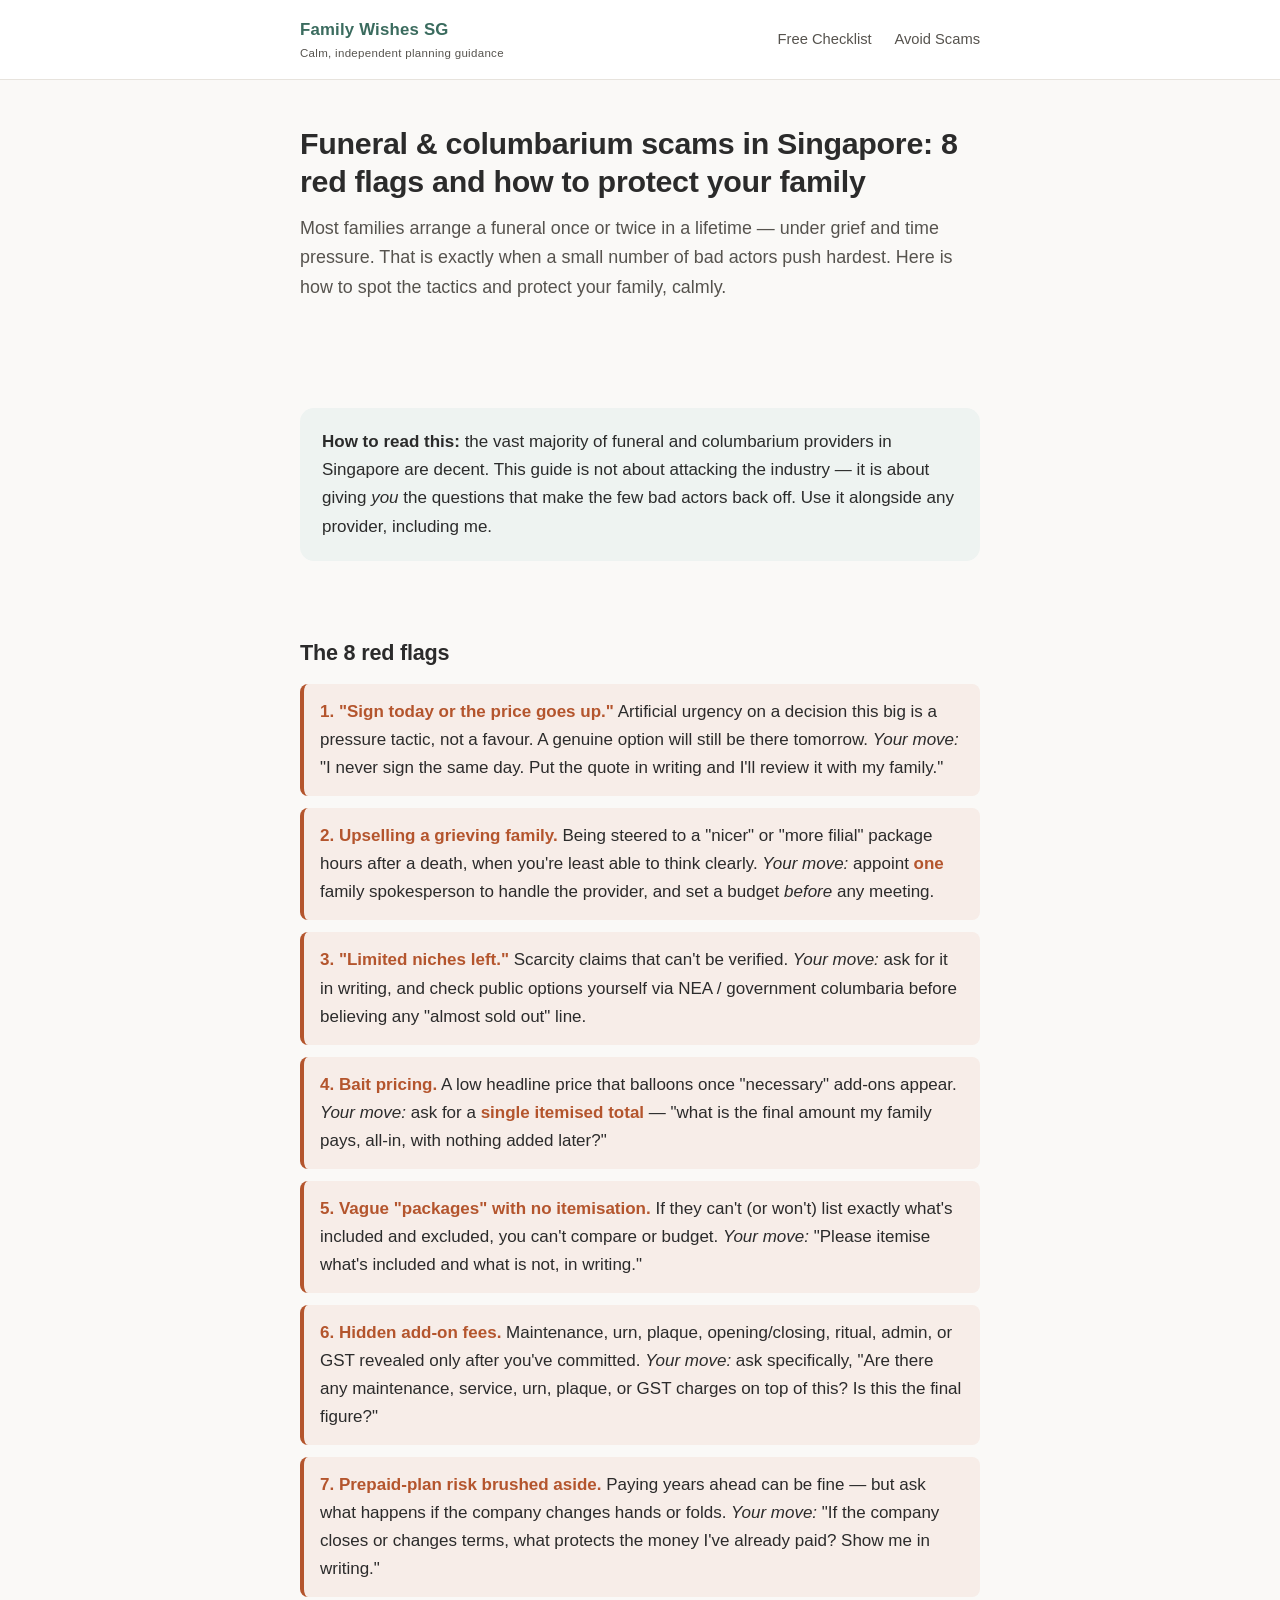
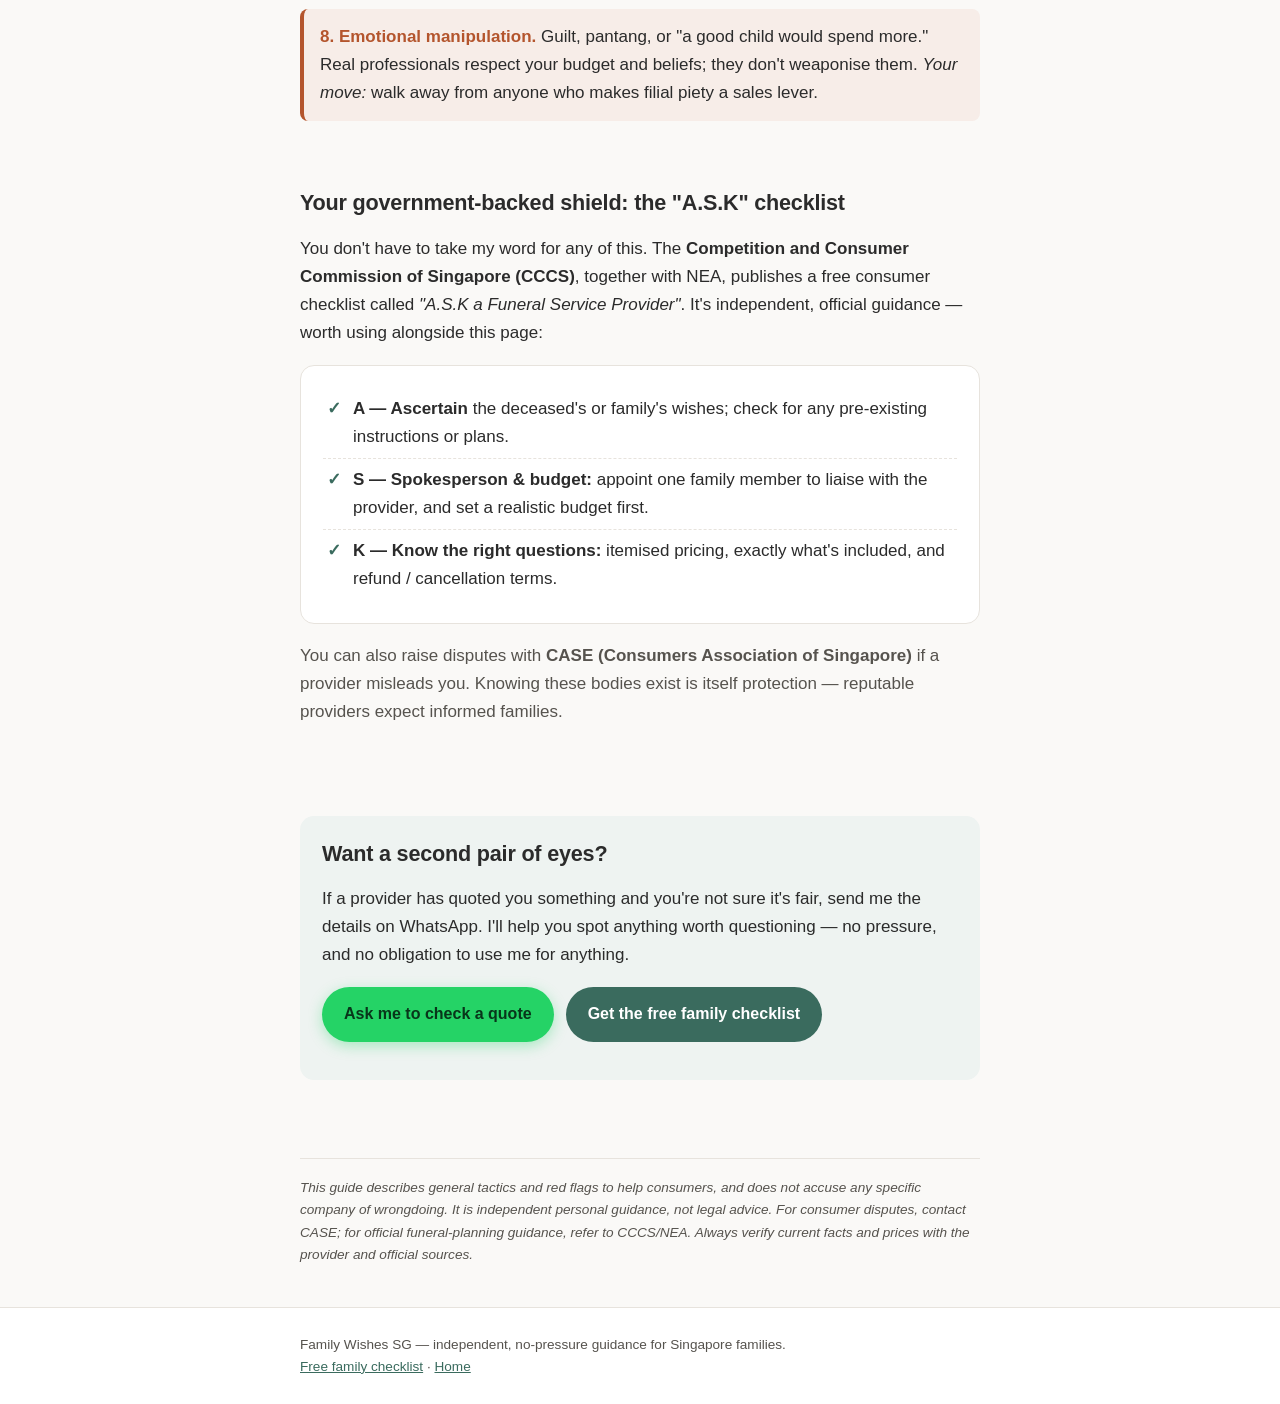
==== avoid-scams.html @ 862d40db "Add Family Wishes SG cold-lead landing site Landing page, free family checklist, and funeral-scam re" ====
<!doctype html>
<html lang="en">
<head>
  <meta charset="utf-8" />
  <meta name="viewport" content="width=device-width, initial-scale=1" />
  <title>Funeral & Columbarium Scams in Singapore: 8 Red Flags and How to Protect Your Family</title>
  <meta name="description" content="A calm consumer guide to the pressure tactics, hidden fees, and prepaid-plan risks some funeral and columbarium sellers use in Singapore — and the exact questions that protect your family." />
  <link rel="stylesheet" href="styles.css" />
</head>
<body>
  <!-- ⚠️ EDIT: replace 65XXXXXXXX in every wa.me link with your WhatsApp number. -->
  <header class="site-head">
    <div class="wrap">
      <a class="brand" href="index.html">Family Wishes SG<small>Calm, independent planning guidance</small></a>
      <nav class="nav">
        <a href="checklist.html">Free Checklist</a>
        <a href="avoid-scams.html">Avoid Scams</a>
      </nav>
    </div>
  </header>

  <main class="wrap">
    <section class="hero">
      <h1>Funeral &amp; columbarium scams in Singapore: 8 red flags and how to protect your family</h1>
      <p class="sub">Most families arrange a funeral once or twice in a lifetime — under grief and time pressure. That is exactly when a small number of bad actors push hardest. Here is how to spot the tactics and protect your family, calmly.</p>
    </section>

    <section>
      <div class="callout">
        <p style="margin:0"><strong>How to read this:</strong> the vast majority of funeral and columbarium providers in Singapore are decent. This guide is not about attacking the industry — it is about giving <em>you</em> the questions that make the few bad actors back off. Use it alongside any provider, including me.</p>
      </div>
    </section>

    <section>
      <h2>The 8 red flags</h2>
      <ul class="flags">
        <li><strong>1. "Sign today or the price goes up."</strong> Artificial urgency on a decision this big is a pressure tactic, not a favour. A genuine option will still be there tomorrow. <em>Your move:</em> "I never sign the same day. Put the quote in writing and I'll review it with my family."</li>
        <li><strong>2. Upselling a grieving family.</strong> Being steered to a "nicer" or "more filial" package hours after a death, when you're least able to think clearly. <em>Your move:</em> appoint <strong>one</strong> family spokesperson to handle the provider, and set a budget <em>before</em> any meeting.</li>
        <li><strong>3. "Limited niches left."</strong> Scarcity claims that can't be verified. <em>Your move:</em> ask for it in writing, and check public options yourself via NEA / government columbaria before believing any "almost sold out" line.</li>
        <li><strong>4. Bait pricing.</strong> A low headline price that balloons once "necessary" add-ons appear. <em>Your move:</em> ask for a <strong>single itemised total</strong> — "what is the final amount my family pays, all-in, with nothing added later?"</li>
        <li><strong>5. Vague "packages" with no itemisation.</strong> If they can't (or won't) list exactly what's included and excluded, you can't compare or budget. <em>Your move:</em> "Please itemise what's included and what is not, in writing."</li>
        <li><strong>6. Hidden add-on fees.</strong> Maintenance, urn, plaque, opening/closing, ritual, admin, or GST revealed only after you've committed. <em>Your move:</em> ask specifically, "Are there any maintenance, service, urn, plaque, or GST charges on top of this? Is this the final figure?"</li>
        <li><strong>7. Prepaid-plan risk brushed aside.</strong> Paying years ahead can be fine — but ask what happens if the company changes hands or folds. <em>Your move:</em> "If the company closes or changes terms, what protects the money I've already paid? Show me in writing."</li>
        <li><strong>8. Emotional manipulation.</strong> Guilt, pantang, or "a good child would spend more." Real professionals respect your budget and beliefs; they don't weaponise them. <em>Your move:</em> walk away from anyone who makes filial piety a sales lever.</li>
      </ul>
    </section>

    <section>
      <h2>Your government-backed shield: the "A.S.K" checklist</h2>
      <p>You don't have to take my word for any of this. The <strong>Competition and Consumer Commission of Singapore (CCCS)</strong>, together with NEA, publishes a free consumer checklist called <em>"A.S.K a Funeral Service Provider"</em>. It's independent, official guidance — worth using alongside this page:</p>
      <div class="card">
        <ul class="check">
          <li><strong>A — Ascertain</strong> the deceased's or family's wishes; check for any pre-existing instructions or plans.</li>
          <li><strong>S — Spokesperson &amp; budget:</strong> appoint one family member to liaise with the provider, and set a realistic budget first.</li>
          <li><strong>K — Know the right questions:</strong> itemised pricing, exactly what's included, and refund / cancellation terms.</li>
        </ul>
      </div>
      <p class="muted">You can also raise disputes with <strong>CASE (Consumers Association of Singapore)</strong> if a provider misleads you. Knowing these bodies exist is itself protection — reputable providers expect informed families.</p>
    </section>

    <section>
      <div class="callout">
        <h2 style="margin-top:0">Want a second pair of eyes?</h2>
        <p>If a provider has quoted you something and you're not sure it's fair, send me the details on WhatsApp. I'll help you spot anything worth questioning — no pressure, and no obligation to use me for anything.</p>
        <div class="btn-row">
          <a class="btn btn-wa" href="https://wa.me/65XXXXXXXX?text=Hi%2C%20can%20you%20help%20me%20check%20a%20funeral%2Fcolumbarium%20quote%3F">Ask me to check a quote</a>
          <a class="btn btn-primary" href="checklist.html">Get the free family checklist</a>
        </div>
      </div>
    </section>

    <p class="disclaimer"><em>This guide describes general tactics and red flags to help consumers, and does not accuse any specific company of wrongdoing. It is independent personal guidance, not legal advice. For consumer disputes, contact CASE; for official funeral-planning guidance, refer to CCCS/NEA. Always verify current facts and prices with the provider and official sources.</em></p>
  </main>

  <footer class="site-foot">
    <div class="wrap">
      Family Wishes SG — independent, no-pressure guidance for Singapore families.<br />
      <a href="checklist.html">Free family checklist</a> · <a href="index.html">Home</a>
    </div>
  </footer>
</body>
</html>
---- styles.css ----
/* Family Wishes SG — calm, independent guidance
   Edit BRAND name in the header of each page and the WhatsApp number in every wa.me link. */

:root {
  --bg: #faf9f7;
  --surface: #ffffff;
  --ink: #2b2b2b;
  --ink-soft: #56534e;
  --line: #e7e3dd;
  --accent: #3a6b5e;      /* calm sage-teal */
  --accent-soft: #eef3f1;
  --wa: #25d366;          /* whatsapp green */
  --warn: #b4552d;        /* muted, non-alarming warning */
  --warn-soft: #f7ede8;
  --radius: 14px;
  --maxw: 720px;
}

* { box-sizing: border-box; }

body {
  margin: 0;
  background: var(--bg);
  color: var(--ink);
  font-family: -apple-system, BlinkMacSystemFont, "Segoe UI", Roboto, Helvetica, Arial, sans-serif;
  line-height: 1.65;
  font-size: 17px;
  -webkit-font-smoothing: antialiased;
}

.wrap { max-width: var(--maxw); margin: 0 auto; padding: 0 20px; }

/* Header */
.site-head {
  border-bottom: 1px solid var(--line);
  background: var(--surface);
}
.site-head .wrap {
  display: flex; align-items: center; justify-content: space-between;
  padding-top: 16px; padding-bottom: 16px; gap: 12px; flex-wrap: wrap;
}
.brand { font-weight: 700; font-size: 1.05rem; color: var(--accent); text-decoration: none; letter-spacing: .2px; }
.brand small { display: block; font-weight: 400; font-size: .72rem; color: var(--ink-soft); letter-spacing: .3px; }
.nav a { color: var(--ink-soft); text-decoration: none; font-size: .92rem; margin-left: 18px; }
.nav a:hover { color: var(--accent); }

/* Hero */
.hero { padding: 44px 0 32px; }
.hero h1 { font-size: 1.9rem; line-height: 1.25; margin: 0 0 14px; letter-spacing: -.3px; }
.hero .sub { font-size: 1.12rem; color: var(--ink-soft); margin: 0 0 26px; }

/* Sections */
section { padding: 26px 0; }
section h2 { font-size: 1.35rem; margin: 0 0 14px; letter-spacing: -.2px; }
p { margin: 0 0 16px; }
.lead { font-size: 1.05rem; }
.muted { color: var(--ink-soft); }

/* Cards / lists */
.card {
  background: var(--surface);
  border: 1px solid var(--line);
  border-radius: var(--radius);
  padding: 22px 22px;
  margin: 18px 0;
}
ul.check { list-style: none; padding: 0; margin: 0; }
ul.check li { position: relative; padding: 7px 0 7px 30px; border-bottom: 1px dashed var(--line); }
ul.check li:last-child { border-bottom: 0; }
ul.check li::before {
  content: "✓"; position: absolute; left: 4px; top: 7px;
  color: var(--accent); font-weight: 700;
}

/* Red-flag list (guide page) */
ul.flags { list-style: none; padding: 0; margin: 0; }
ul.flags li {
  background: var(--warn-soft);
  border-left: 4px solid var(--warn);
  border-radius: 8px;
  padding: 14px 16px; margin: 12px 0;
}
ul.flags li strong { color: var(--warn); }

/* Buttons */
.btn {
  display: inline-block; text-decoration: none; font-weight: 600;
  padding: 14px 22px; border-radius: 999px; font-size: 1rem;
  transition: transform .05s ease, box-shadow .2s ease;
}
.btn:active { transform: translateY(1px); }
.btn-wa { background: var(--wa); color: #08351a; box-shadow: 0 4px 14px rgba(37,211,102,.35); }
.btn-primary { background: var(--accent); color: #fff; }
.btn-row { display: flex; flex-wrap: wrap; gap: 12px; margin: 18px 0; }

.callout {
  background: var(--accent-soft);
  border-radius: var(--radius);
  padding: 20px 22px; margin: 22px 0;
}
.callout p:last-child { margin-bottom: 0; }

/* Checklist form fields */
.field { display:block; background:#fbfaf8; border:1px solid var(--line); border-radius:8px; padding:10px 12px; margin:6px 0; color:var(--ink-soft); font-size:.92rem; }

blockquote {
  margin: 16px 0; padding: 12px 18px; border-left: 3px solid var(--accent);
  background: var(--accent-soft); border-radius: 0 8px 8px 0; color: var(--ink-soft); font-style: italic;
}

.disclaimer { font-size: .85rem; color: var(--ink-soft); border-top: 1px solid var(--line); padding-top: 18px; margin-top: 30px; }

footer.site-foot { border-top: 1px solid var(--line); background: var(--surface); margin-top: 40px; }
footer.site-foot .wrap { padding: 26px 20px; font-size: .85rem; color: var(--ink-soft); }
footer.site-foot a { color: var(--accent); }

@media (max-width: 560px) {
  body { font-size: 16px; }
  .hero h1 { font-size: 1.55rem; }
  .nav a { margin-left: 0; margin-right: 16px; }
  .site-head .wrap { justify-content: flex-start; }
}
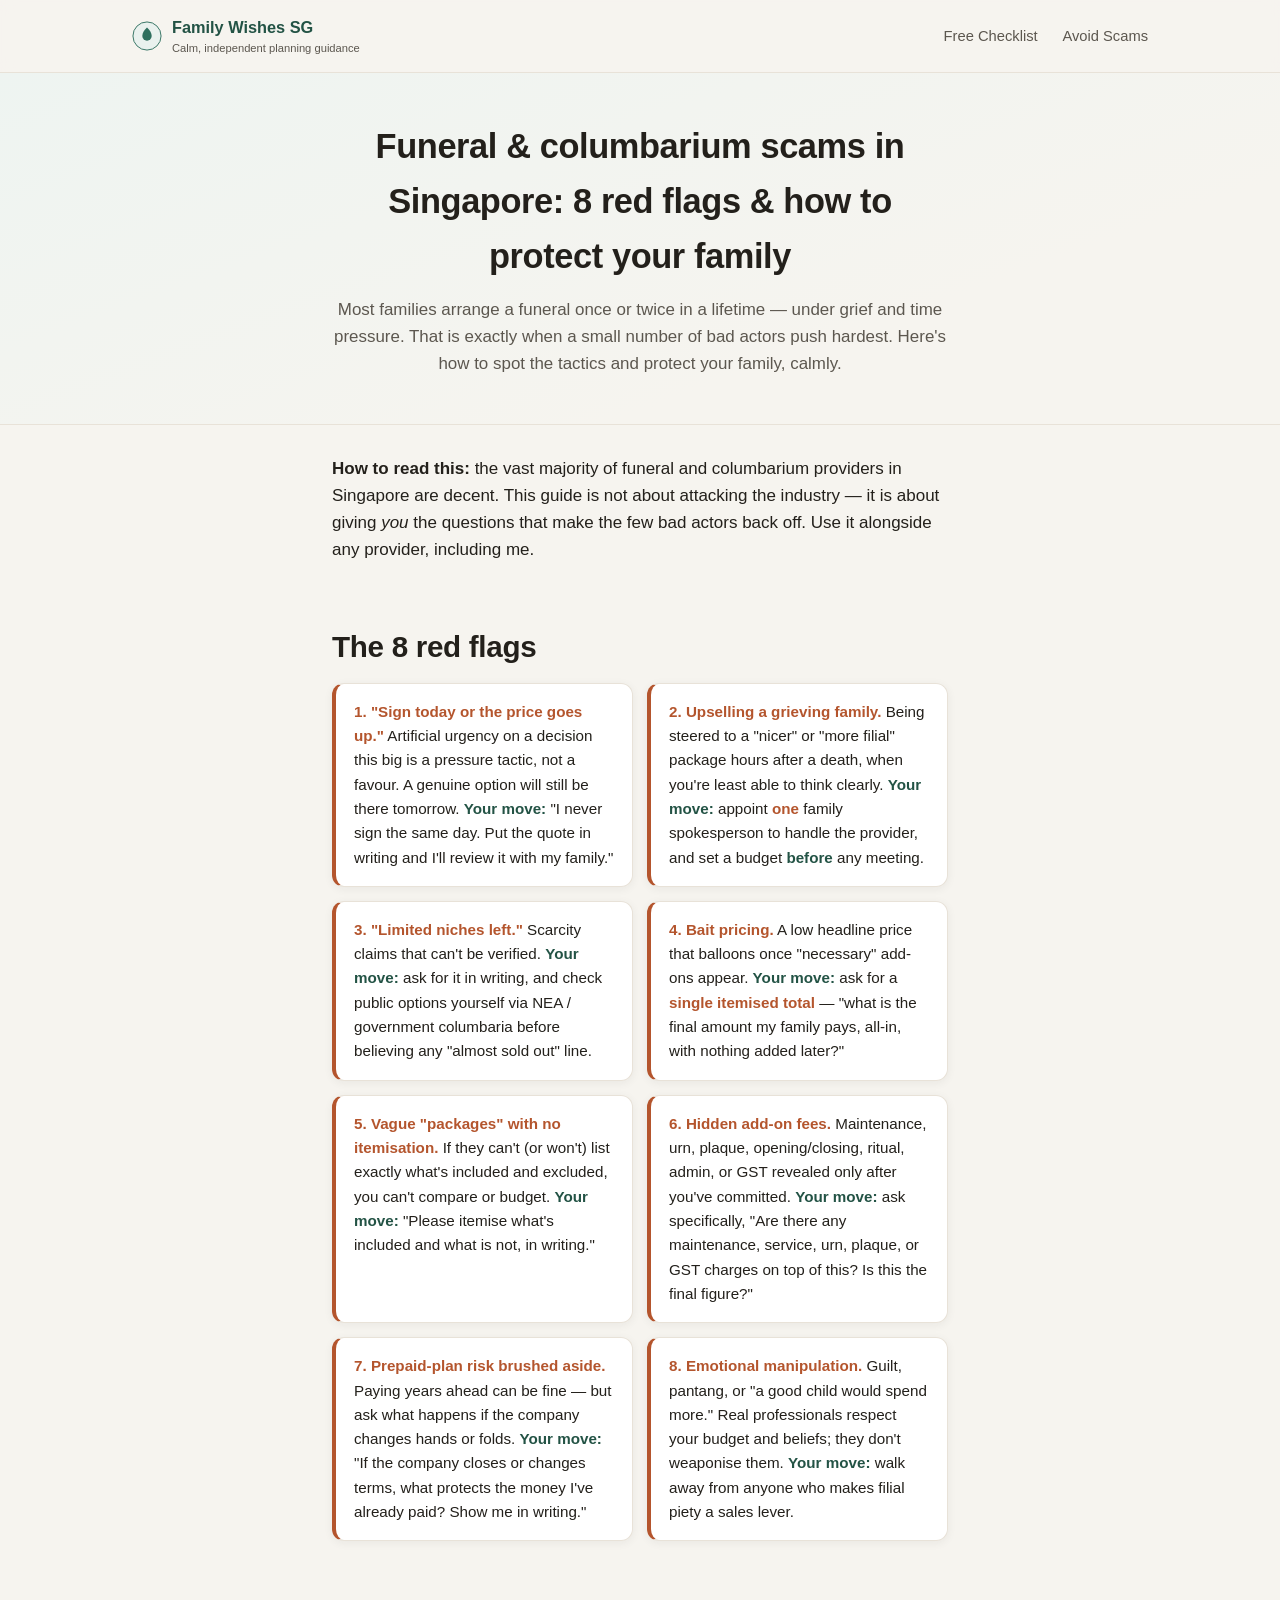
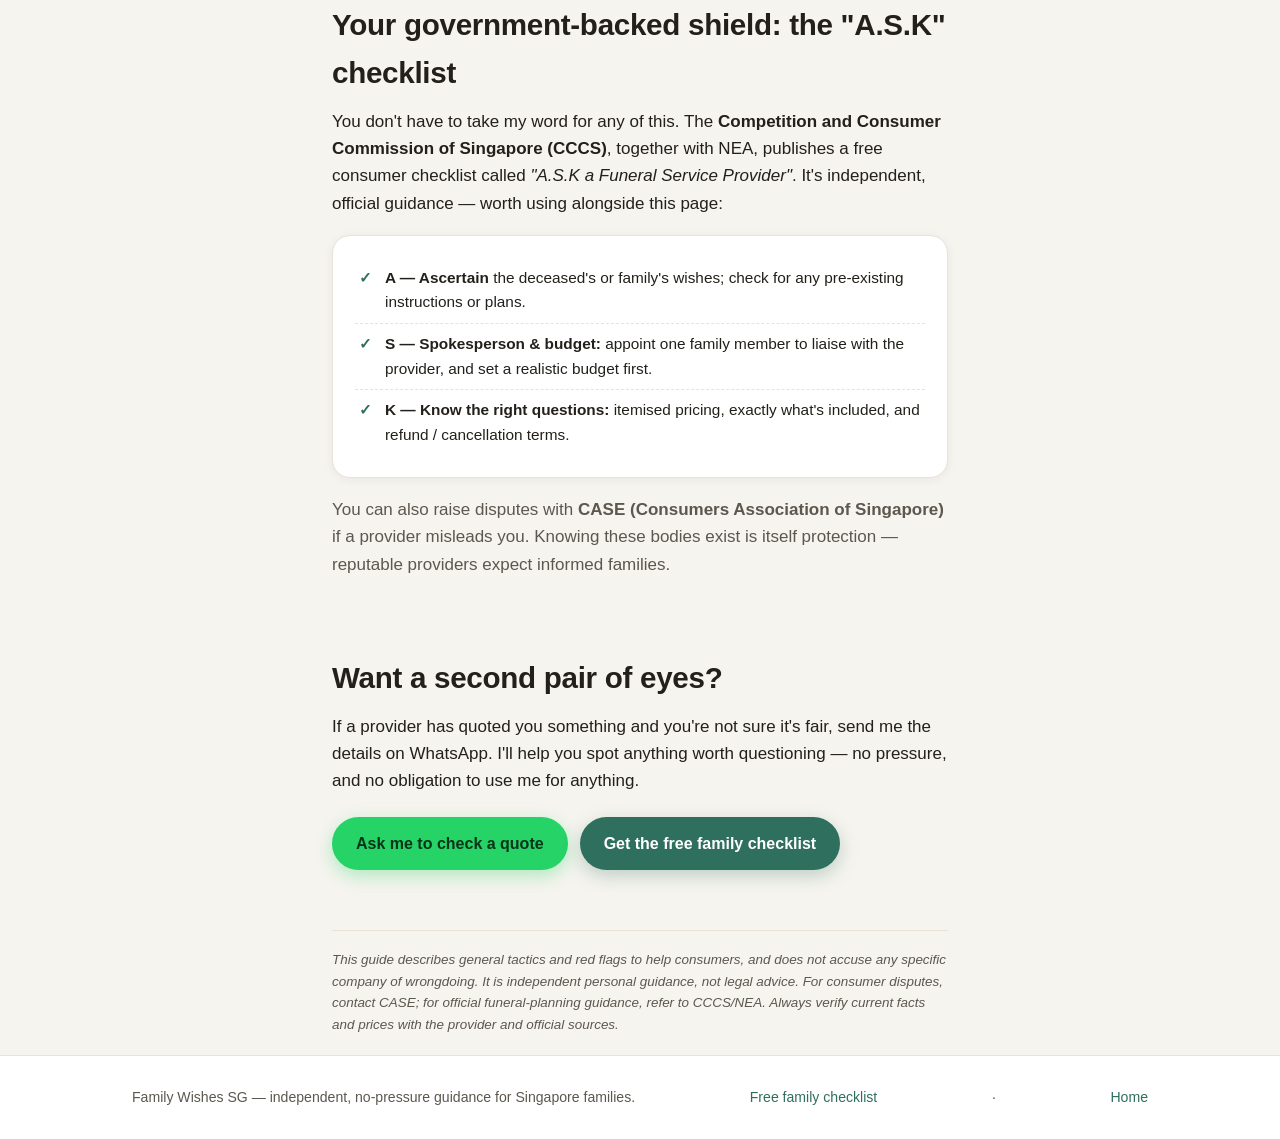
==== commit 577dd80e: "Redesign site: visual hero, scannable sections, real-person trust block - Replace text-heavy landing" ====
--- a/avoid-scams.html
+++ b/avoid-scams.html
@@ -8,10 +8,16 @@
   <link rel="stylesheet" href="styles.css" />
 </head>
 <body>
-  <!-- ⚠️ EDIT: replace 65XXXXXXXX in every wa.me link with your WhatsApp number. -->
+  <!-- WhatsApp number configured: wa.me/6590107246 -->
   <header class="site-head">
     <div class="wrap">
-      <a class="brand" href="index.html">Family Wishes SG<small>Calm, independent planning guidance</small></a>
+      <a class="brand" href="index.html">
+        <svg class="mark" viewBox="0 0 32 32" fill="none" xmlns="http://www.w3.org/2000/svg" aria-hidden="true">
+          <circle cx="16" cy="16" r="15" fill="#e9f1ee" stroke="#2f6f5e"/>
+          <path d="M16 7c3 3 5 5.5 5 9a5 5 0 11-10 0c0-3.5 2-6 5-9z" fill="#2f6f5e"/>
+        </svg>
+        <span>Family Wishes SG<small>Calm, independent planning guidance</small></span>
+      </a>
       <nav class="nav">
         <a href="checklist.html">Free Checklist</a>
         <a href="avoid-scams.html">Avoid Scams</a>
@@ -19,11 +25,14 @@
     </div>
   </header>
 
-  <main class="wrap">
-    <section class="hero">
-      <h1>Funeral &amp; columbarium scams in Singapore: 8 red flags and how to protect your family</h1>
-      <p class="sub">Most families arrange a funeral once or twice in a lifetime — under grief and time pressure. That is exactly when a small number of bad actors push hardest. Here is how to spot the tactics and protect your family, calmly.</p>
-    </section>
+  <div class="page-hero">
+    <div class="wrap">
+      <h1>Funeral &amp; columbarium scams in Singapore: 8 red flags &amp; how to protect your family</h1>
+      <p class="sub">Most families arrange a funeral once or twice in a lifetime — under grief and time pressure. That is exactly when a small number of bad actors push hardest. Here's how to spot the tactics and protect your family, calmly.</p>
+    </div>
+  </div>
+
+  <main class="wrap narrow content">
 
     <section>
       <div class="callout">
@@ -63,7 +72,7 @@
         <h2 style="margin-top:0">Want a second pair of eyes?</h2>
         <p>If a provider has quoted you something and you're not sure it's fair, send me the details on WhatsApp. I'll help you spot anything worth questioning — no pressure, and no obligation to use me for anything.</p>
         <div class="btn-row">
-          <a class="btn btn-wa" href="https://wa.me/65XXXXXXXX?text=Hi%2C%20can%20you%20help%20me%20check%20a%20funeral%2Fcolumbarium%20quote%3F">Ask me to check a quote</a>
+          <a class="btn btn-wa" href="https://wa.me/6590107246?text=Hi%2C%20can%20you%20help%20me%20check%20a%20funeral%2Fcolumbarium%20quote%3F">Ask me to check a quote</a>
           <a class="btn btn-primary" href="checklist.html">Get the free family checklist</a>
         </div>
       </div>
--- a/styles.css
+++ b/styles.css
@@ -1,122 +1,165 @@
 /* Family Wishes SG — calm, independent guidance
-   Edit BRAND name in the header of each page and the WhatsApp number in every wa.me link. */
+   EDIT: WhatsApp number lives in the wa.me links inside each HTML file. */
 
 :root {
-  --bg: #faf9f7;
+  --bg: #f6f4ef;
   --surface: #ffffff;
-  --ink: #2b2b2b;
-  --ink-soft: #56534e;
-  --line: #e7e3dd;
-  --accent: #3a6b5e;      /* calm sage-teal */
-  --accent-soft: #eef3f1;
-  --wa: #25d366;          /* whatsapp green */
-  --warn: #b4552d;        /* muted, non-alarming warning */
-  --warn-soft: #f7ede8;
-  --radius: 14px;
-  --maxw: 720px;
+  --surface-2: #fbf9f5;
+  --ink: #23201b;
+  --ink-soft: #5c574f;
+  --line: #e8e2d8;
+  --accent: #2f6f5e;        /* calm teal-green */
+  --accent-deep: #235345;
+  --accent-soft: #e9f1ee;
+  --gold: #b98a3c;          /* warm secondary accent */
+  --gold-soft: #f6efe1;
+  --wa: #25d366;
+  --warn: #b4552d;
+  --warn-soft: #f8ede7;
+  --shadow: 0 6px 24px rgba(35, 32, 27, .07);
+  --shadow-sm: 0 2px 10px rgba(35, 32, 27, .06);
+  --radius: 18px;
+  --maxw: 1060px;
+  --readw: 660px;
 }
 
 * { box-sizing: border-box; }
-
+html { scroll-behavior: smooth; }
 body {
   margin: 0;
   background: var(--bg);
   color: var(--ink);
   font-family: -apple-system, BlinkMacSystemFont, "Segoe UI", Roboto, Helvetica, Arial, sans-serif;
-  line-height: 1.65;
+  line-height: 1.6;
   font-size: 17px;
   -webkit-font-smoothing: antialiased;
 }
+.wrap { max-width: var(--maxw); margin: 0 auto; padding: 0 22px; }
+.narrow { max-width: var(--readw); }
+img { max-width: 100%; }
 
-.wrap { max-width: var(--maxw); margin: 0 auto; padding: 0 20px; }
+/* ---------- Header ---------- */
+.site-head { position: sticky; top: 0; z-index: 20; background: rgba(246,244,239,.92); backdrop-filter: blur(8px); border-bottom: 1px solid var(--line); }
+.site-head .wrap { display: flex; align-items: center; justify-content: space-between; padding: 14px 22px; gap: 12px; }
+.brand { display: flex; align-items: center; gap: 10px; font-weight: 700; font-size: 1.02rem; color: var(--accent-deep); text-decoration: none; }
+.brand .mark { width: 30px; height: 30px; flex: none; }
+.brand small { display: block; font-weight: 400; font-size: .7rem; color: var(--ink-soft); }
+.nav a { color: var(--ink-soft); text-decoration: none; font-size: .92rem; margin-left: 20px; }
+.nav a:hover { color: var(--accent); }
+.nav .nav-cta { display: none; }
+@media (max-width: 640px) {
+  .nav a { margin-left: 14px; font-size: .86rem; }
+  .brand small { display: none; }
+}
 
-/* Header */
-.site-head {
-  border-bottom: 1px solid var(--line);
-  background: var(--surface);
+/* ---------- Hero ---------- */
+.hero { background: linear-gradient(160deg, #eef4f1 0%, #f6f4ef 60%); border-bottom: 1px solid var(--line); }
+.hero .wrap { display: grid; grid-template-columns: 1.15fr .85fr; gap: 40px; align-items: center; padding: 58px 22px; }
+.hero-badge { display: inline-flex; align-items: center; gap: 7px; background: var(--surface); border: 1px solid var(--line); color: var(--accent-deep); font-size: .8rem; font-weight: 600; padding: 6px 13px; border-radius: 999px; margin-bottom: 18px; box-shadow: var(--shadow-sm); }
+.hero h1 { font-size: clamp(1.8rem, 4.2vw, 2.5rem); line-height: 1.18; letter-spacing: -.5px; margin: 0 0 16px; }
+.hero .sub { font-size: 1.12rem; color: var(--ink-soft); margin: 0 0 26px; max-width: 30ch; }
+.hero-art { display: flex; justify-content: center; }
+.hero-art svg { width: 100%; max-width: 340px; height: auto; filter: drop-shadow(0 10px 26px rgba(47,111,94,.18)); }
+.trust-line { margin-top: 18px; font-size: .86rem; color: var(--ink-soft); display: flex; align-items: center; gap: 8px; }
+@media (max-width: 780px) {
+  .hero .wrap { grid-template-columns: 1fr; gap: 26px; padding: 40px 22px; text-align: center; }
+  .hero .sub { margin-left: auto; margin-right: auto; }
+  .hero-art { order: -1; }
+  .hero-art svg { max-width: 220px; }
+  .trust-line { justify-content: center; }
+  .btn-row { justify-content: center; }
 }
-.site-head .wrap {
-  display: flex; align-items: center; justify-content: space-between;
-  padding-top: 16px; padding-bottom: 16px; gap: 12px; flex-wrap: wrap;
-}
-.brand { font-weight: 700; font-size: 1.05rem; color: var(--accent); text-decoration: none; letter-spacing: .2px; }
-.brand small { display: block; font-weight: 400; font-size: .72rem; color: var(--ink-soft); letter-spacing: .3px; }
-.nav a { color: var(--ink-soft); text-decoration: none; font-size: .92rem; margin-left: 18px; }
-.nav a:hover { color: var(--accent); }
 
-/* Hero */
-.hero { padding: 44px 0 32px; }
-.hero h1 { font-size: 1.9rem; line-height: 1.25; margin: 0 0 14px; letter-spacing: -.3px; }
-.hero .sub { font-size: 1.12rem; color: var(--ink-soft); margin: 0 0 26px; }
+/* ---------- Buttons ---------- */
+.btn { display: inline-flex; align-items: center; gap: 9px; text-decoration: none; font-weight: 600; padding: 14px 24px; border-radius: 999px; font-size: 1rem; transition: transform .06s ease, box-shadow .2s ease; }
+.btn:active { transform: translateY(1px); }
+.btn svg { width: 19px; height: 19px; }
+.btn-wa { background: var(--wa); color: #08351a; box-shadow: 0 6px 18px rgba(37,211,102,.34); }
+.btn-primary { background: var(--accent); color: #fff; box-shadow: 0 6px 18px rgba(47,111,94,.28); }
+.btn-ghost { background: var(--surface); color: var(--accent-deep); border: 1px solid var(--line); }
+.btn-row { display: flex; flex-wrap: wrap; gap: 12px; margin: 22px 0 0; }
 
-/* Sections */
-section { padding: 26px 0; }
-section h2 { font-size: 1.35rem; margin: 0 0 14px; letter-spacing: -.2px; }
+/* ---------- Sections ---------- */
+section { padding: 52px 0; }
+section.alt { background: var(--surface-2); border-top: 1px solid var(--line); border-bottom: 1px solid var(--line); }
+.sec-head { text-align: center; max-width: 40ch; margin: 0 auto 34px; }
+.eyebrow { text-transform: uppercase; letter-spacing: 1.5px; font-size: .74rem; font-weight: 700; color: var(--gold); margin: 0 0 8px; }
+h2 { font-size: clamp(1.4rem, 3vw, 1.85rem); letter-spacing: -.3px; margin: 0 0 12px; }
+.sec-head p { color: var(--ink-soft); margin: 0; }
 p { margin: 0 0 16px; }
-.lead { font-size: 1.05rem; }
 .muted { color: var(--ink-soft); }
 
-/* Cards / lists */
-.card {
-  background: var(--surface);
-  border: 1px solid var(--line);
-  border-radius: var(--radius);
-  padding: 22px 22px;
-  margin: 18px 0;
+/* ---------- Feature grid ---------- */
+.grid { display: grid; grid-template-columns: repeat(auto-fit, minmax(230px, 1fr)); gap: 18px; }
+.feature { background: var(--surface); border: 1px solid var(--line); border-radius: var(--radius); padding: 24px 22px; box-shadow: var(--shadow-sm); }
+.feature .ico { width: 46px; height: 46px; border-radius: 12px; background: var(--accent-soft); display: flex; align-items: center; justify-content: center; margin-bottom: 14px; }
+.feature .ico svg { width: 24px; height: 24px; color: var(--accent); }
+.feature h3 { font-size: 1.05rem; margin: 0 0 6px; }
+.feature p { font-size: .94rem; color: var(--ink-soft); margin: 0; }
+
+/* ---------- Steps ---------- */
+.steps { display: grid; grid-template-columns: repeat(auto-fit, minmax(200px, 1fr)); gap: 20px; counter-reset: step; }
+.step { text-align: center; padding: 0 8px; }
+.step .num { counter-increment: step; width: 54px; height: 54px; margin: 0 auto 14px; border-radius: 50%; background: var(--accent); color: #fff; font-weight: 700; font-size: 1.25rem; display: flex; align-items: center; justify-content: center; box-shadow: var(--shadow-sm); }
+.step .num::before { content: counter(step); }
+.step h3 { font-size: 1.02rem; margin: 0 0 6px; }
+.step p { font-size: .92rem; color: var(--ink-soft); margin: 0; }
+
+/* ---------- Who-is-this-for chips ---------- */
+.chips { display: flex; flex-wrap: wrap; gap: 10px; justify-content: center; max-width: 760px; margin: 0 auto; }
+.chip { background: var(--surface); border: 1px solid var(--line); border-radius: 999px; padding: 9px 16px; font-size: .9rem; color: var(--ink-soft); box-shadow: var(--shadow-sm); }
+.chip b { color: var(--accent-deep); font-weight: 600; }
+
+/* ---------- Person / trust ---------- */
+.person { display: grid; grid-template-columns: 150px 1fr; gap: 26px; align-items: center; background: var(--surface); border: 1px solid var(--line); border-radius: var(--radius); padding: 28px; box-shadow: var(--shadow); max-width: 780px; margin: 0 auto; }
+.avatar { width: 150px; height: 150px; border-radius: 50%; background: var(--gold-soft); border: 3px solid var(--surface); box-shadow: var(--shadow-sm); display: flex; align-items: center; justify-content: center; overflow: hidden; }
+.avatar svg { width: 74px; height: 74px; color: var(--gold); }
+.person h3 { margin: 0 0 4px; font-size: 1.2rem; }
+.person .role { color: var(--gold); font-weight: 600; font-size: .9rem; margin: 0 0 12px; }
+.person p { font-size: .96rem; color: var(--ink-soft); margin: 0 0 14px; }
+@media (max-width: 620px) { .person { grid-template-columns: 1fr; text-align: center; justify-items: center; padding: 26px 20px; } }
+
+/* ---------- Red flags (guide) ---------- */
+ul.flags { list-style: none; padding: 0; margin: 0; display: grid; grid-template-columns: repeat(auto-fit, minmax(280px,1fr)); gap: 14px; }
+ul.flags li { background: var(--surface); border: 1px solid var(--line); border-left: 4px solid var(--warn); border-radius: 12px; padding: 16px 18px; box-shadow: var(--shadow-sm); font-size: .95rem; }
+ul.flags li strong { color: var(--warn); }
+ul.flags li em { color: var(--accent-deep); font-style: normal; font-weight: 600; }
+
+/* ---------- Generic content cards / checklist ---------- */
+.card { background: var(--surface); border: 1px solid var(--line); border-radius: var(--radius); padding: 22px; margin: 18px auto; box-shadow: var(--shadow-sm); }
+ul.check { list-style: none; padding: 0; margin: 0; }
+ul.check li { position: relative; padding: 8px 0 8px 30px; border-bottom: 1px dashed var(--line); font-size: .96rem; }
+ul.check li:last-child { border-bottom: 0; }
+ul.check li::before { content: "✓"; position: absolute; left: 4px; top: 8px; color: var(--accent); font-weight: 700; }
+.field { display:block; background: var(--surface-2); border:1px solid var(--line); border-radius:8px; padding:10px 12px; margin:6px 0; color: var(--ink-soft); font-size:.9rem; }
+blockquote { margin: 14px 0; padding: 12px 18px; border-left: 3px solid var(--accent); background: var(--accent-soft); border-radius: 0 10px 10px 0; color: var(--ink-soft); font-style: italic; }
+
+/* ---------- CTA band ---------- */
+.cta-band { background: linear-gradient(160deg, var(--accent) 0%, var(--accent-deep) 100%); color: #fff; text-align: center; border-radius: 0; }
+.cta-band h2 { color: #fff; }
+.cta-band p { color: rgba(255,255,255,.9); max-width: 46ch; margin: 0 auto 8px; }
+.cta-band .btn-row { justify-content: center; }
+.cta-band .btn-primary { background: #fff; color: var(--accent-deep); }
+
+/* ---------- Page hero (interior pages) ---------- */
+.page-hero { background: linear-gradient(160deg, #eef4f1 0%, #f6f4ef 70%); border-bottom: 1px solid var(--line); padding: 46px 0; text-align: center; }
+.page-hero .wrap { max-width: var(--readw); }
+.page-hero h1 { font-size: clamp(1.6rem, 3.6vw, 2.15rem); letter-spacing: -.4px; margin: 0 0 12px; }
+.page-hero .sub { color: var(--ink-soft); font-size: 1.06rem; margin: 0; }
+.content section { padding: 30px 0; }
+.content h2 { text-align: left; }
+
+.disclaimer { font-size: .84rem; color: var(--ink-soft); border-top: 1px solid var(--line); padding-top: 18px; margin: 30px auto 0; max-width: var(--readw); }
+
+/* ---------- Footer ---------- */
+footer.site-foot { background: var(--surface); border-top: 1px solid var(--line); margin-top: 20px; }
+footer.site-foot .wrap { padding: 30px 22px; font-size: .88rem; color: var(--ink-soft); display: flex; flex-wrap: wrap; gap: 8px 20px; align-items: center; justify-content: space-between; }
+footer.site-foot a { color: var(--accent); text-decoration: none; }
+
+/* ---------- Sticky mobile WhatsApp ---------- */
+.sticky-wa { display: none; }
+@media (max-width: 640px) {
+  .sticky-wa { display: flex; position: fixed; left: 14px; right: 14px; bottom: 14px; z-index: 30; justify-content: center; }
+  .sticky-wa .btn { width: 100%; justify-content: center; }
+  body { padding-bottom: 80px; }
 }
-ul.check { list-style: none; padding: 0; margin: 0; }
-ul.check li { position: relative; padding: 7px 0 7px 30px; border-bottom: 1px dashed var(--line); }
-ul.check li:last-child { border-bottom: 0; }
-ul.check li::before {
-  content: "✓"; position: absolute; left: 4px; top: 7px;
-  color: var(--accent); font-weight: 700;
-}
-
-/* Red-flag list (guide page) */
-ul.flags { list-style: none; padding: 0; margin: 0; }
-ul.flags li {
-  background: var(--warn-soft);
-  border-left: 4px solid var(--warn);
-  border-radius: 8px;
-  padding: 14px 16px; margin: 12px 0;
-}
-ul.flags li strong { color: var(--warn); }
-
-/* Buttons */
-.btn {
-  display: inline-block; text-decoration: none; font-weight: 600;
-  padding: 14px 22px; border-radius: 999px; font-size: 1rem;
-  transition: transform .05s ease, box-shadow .2s ease;
-}
-.btn:active { transform: translateY(1px); }
-.btn-wa { background: var(--wa); color: #08351a; box-shadow: 0 4px 14px rgba(37,211,102,.35); }
-.btn-primary { background: var(--accent); color: #fff; }
-.btn-row { display: flex; flex-wrap: wrap; gap: 12px; margin: 18px 0; }
-
-.callout {
-  background: var(--accent-soft);
-  border-radius: var(--radius);
-  padding: 20px 22px; margin: 22px 0;
-}
-.callout p:last-child { margin-bottom: 0; }
-
-/* Checklist form fields */
-.field { display:block; background:#fbfaf8; border:1px solid var(--line); border-radius:8px; padding:10px 12px; margin:6px 0; color:var(--ink-soft); font-size:.92rem; }
-
-blockquote {
-  margin: 16px 0; padding: 12px 18px; border-left: 3px solid var(--accent);
-  background: var(--accent-soft); border-radius: 0 8px 8px 0; color: var(--ink-soft); font-style: italic;
-}
-
-.disclaimer { font-size: .85rem; color: var(--ink-soft); border-top: 1px solid var(--line); padding-top: 18px; margin-top: 30px; }
-
-footer.site-foot { border-top: 1px solid var(--line); background: var(--surface); margin-top: 40px; }
-footer.site-foot .wrap { padding: 26px 20px; font-size: .85rem; color: var(--ink-soft); }
-footer.site-foot a { color: var(--accent); }
-
-@media (max-width: 560px) {
-  body { font-size: 16px; }
-  .hero h1 { font-size: 1.55rem; }
-  .nav a { margin-left: 0; margin-right: 16px; }
-  .site-head .wrap { justify-content: flex-start; }
-}
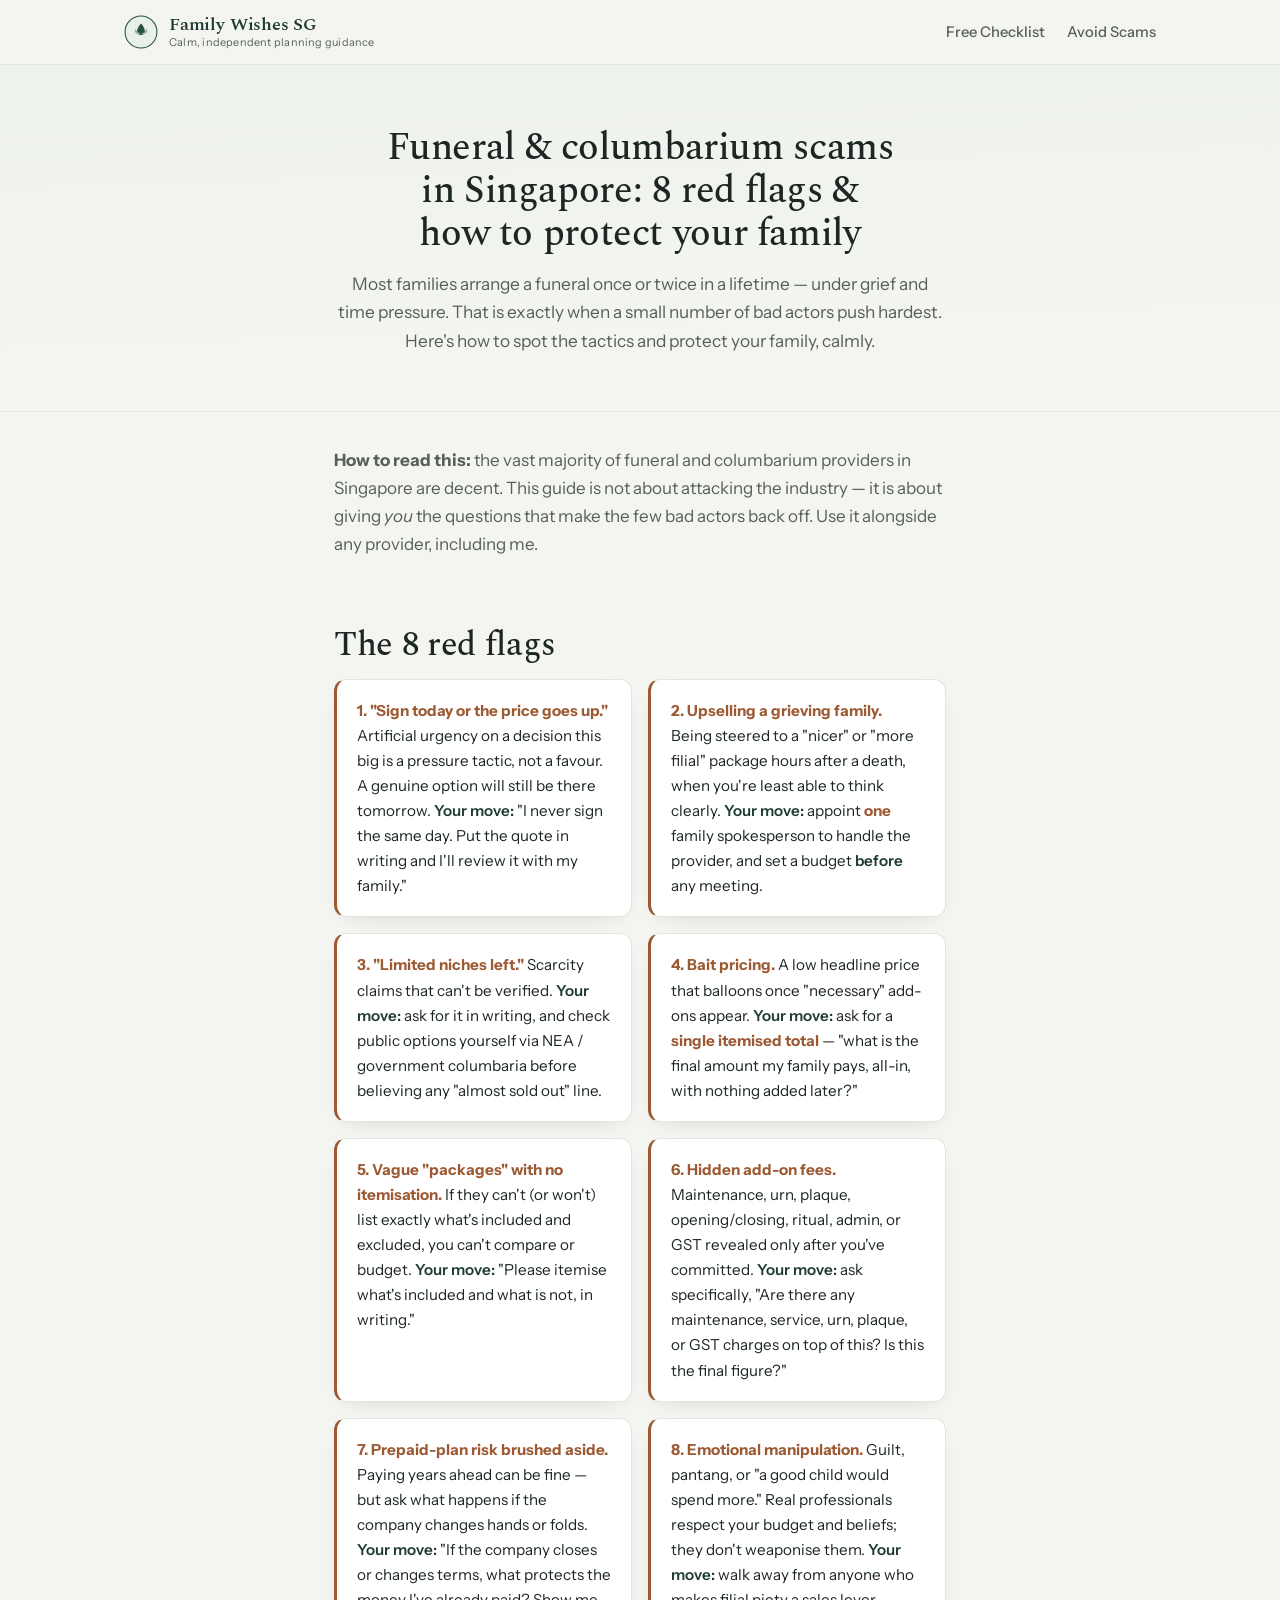
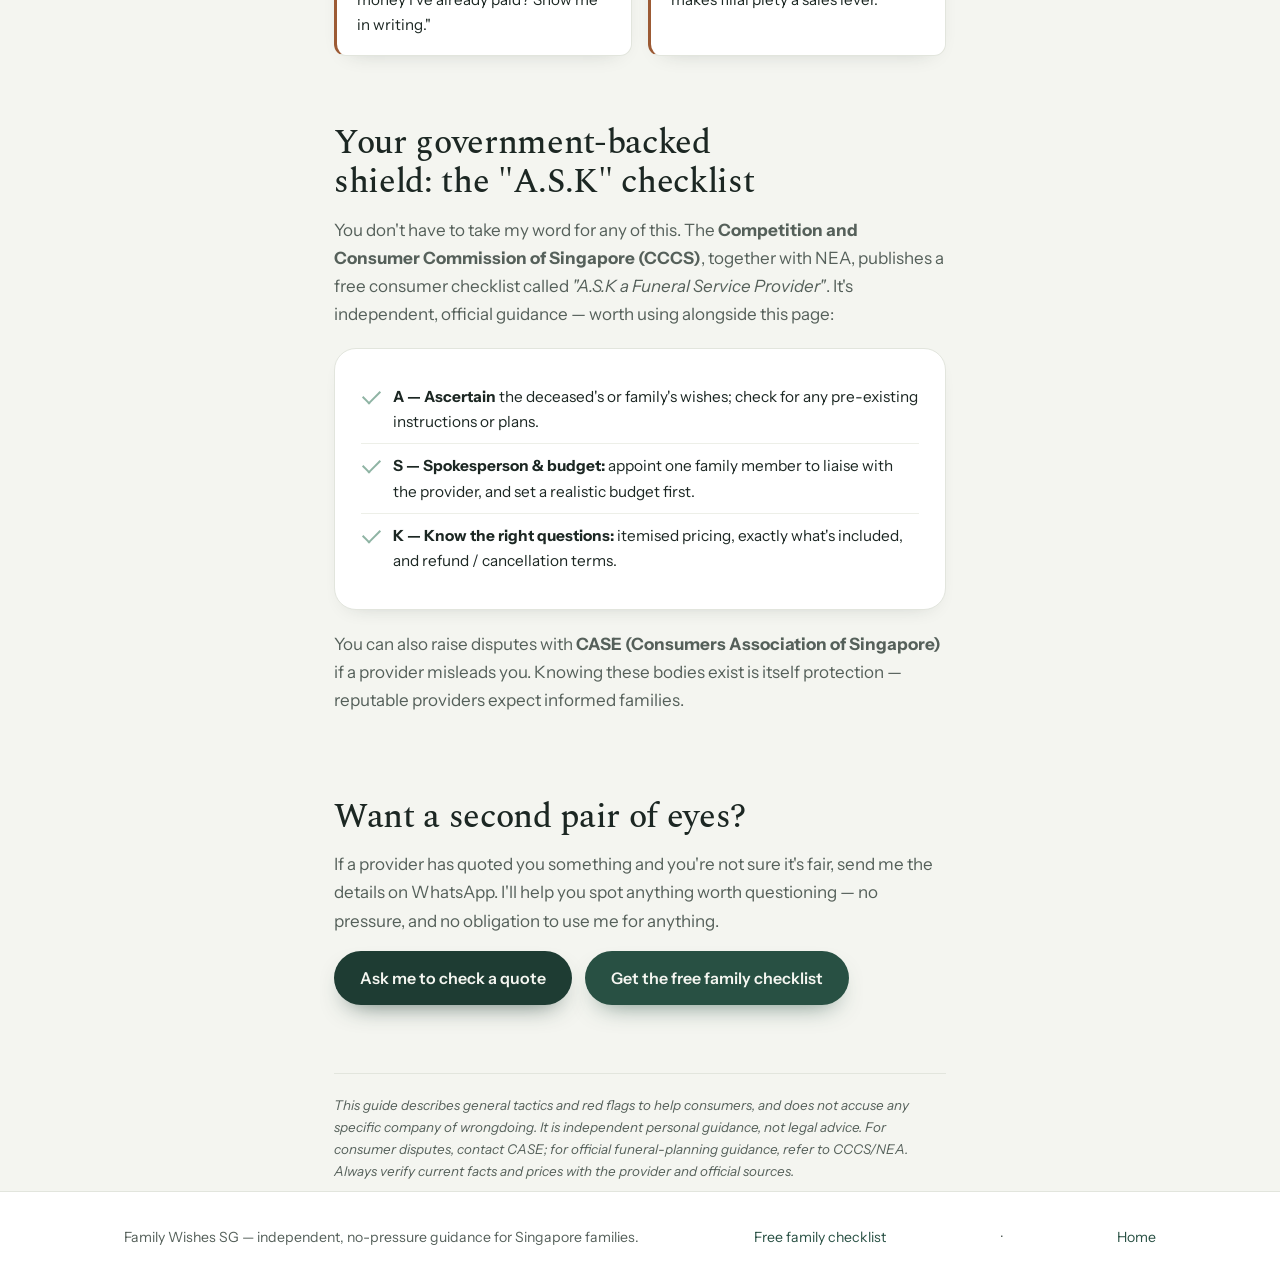
==== commit 7faa55a8: "Redesign with 'dawn garden' identity + add copy-paste AI prompt Design system (design-lead pass): - " ====
--- a/avoid-scams.html
+++ b/avoid-scams.html
@@ -5,6 +5,9 @@
   <meta name="viewport" content="width=device-width, initial-scale=1" />
   <title>Funeral & Columbarium Scams in Singapore: 8 Red Flags and How to Protect Your Family</title>
   <meta name="description" content="A calm consumer guide to the pressure tactics, hidden fees, and prepaid-plan risks some funeral and columbarium sellers use in Singapore — and the exact questions that protect your family." />
+  <link rel="preconnect" href="https://fonts.googleapis.com" />
+  <link rel="preconnect" href="https://fonts.gstatic.com" crossorigin />
+  <link href="https://fonts.googleapis.com/css2?family=Spectral:ital,wght@0,400;0,500;0,600;1,400&family=Instrument+Sans:wght@400;500;600;700&display=swap" rel="stylesheet" />
   <link rel="stylesheet" href="styles.css" />
 </head>
 <body>
@@ -13,8 +16,10 @@
     <div class="wrap">
       <a class="brand" href="index.html">
         <svg class="mark" viewBox="0 0 32 32" fill="none" xmlns="http://www.w3.org/2000/svg" aria-hidden="true">
-          <circle cx="16" cy="16" r="15" fill="#e9f1ee" stroke="#2f6f5e"/>
-          <path d="M16 7c3 3 5 5.5 5 9a5 5 0 11-10 0c0-3.5 2-6 5-9z" fill="#2f6f5e"/>
+          <circle cx="16" cy="16" r="15" fill="#e9f0ea" stroke="#285043"/>
+          <path d="M16 8c2.4 2.6 3.6 4.8 3.6 7.2a3.6 3.6 0 11-7.2 0c0-2.4 1.2-4.6 3.6-7.2z" fill="#285043"/>
+          <path d="M11 13.2c.7 2.2 2.4 3.7 4.9 4.4-1.9.8-3.9.4-5-.8-1.1-1.1-1.1-2.5.1-3.6z" fill="#8fb4a4"/>
+          <path d="M21 13.2c-.7 2.2-2.4 3.7-4.9 4.4 1.9.8 3.9.4 5-.8 1.1-1.1 1.1-2.5-.1-3.6z" fill="#8fb4a4"/>
         </svg>
         <span>Family Wishes SG<small>Calm, independent planning guidance</small></span>
       </a>
--- a/styles.css
+++ b/styles.css
@@ -1,165 +1,276 @@
-/* Family Wishes SG — calm, independent guidance
-   EDIT: WhatsApp number lives in the wa.me links inside each HTML file. */
+/* ============================================================
+   Family Wishes SG — "Dawn in a memorial garden"
+   Deliberate single light theme. Serif dignity + humanist sans.
+   EDIT: WhatsApp number lives in the wa.me links in each HTML file.
+   ============================================================ */
 
 :root {
-  --bg: #f6f4ef;
-  --surface: #ffffff;
-  --surface-2: #fbf9f5;
-  --ink: #23201b;
-  --ink-soft: #5c574f;
-  --line: #e8e2d8;
-  --accent: #2f6f5e;        /* calm teal-green */
-  --accent-deep: #235345;
-  --accent-soft: #e9f1ee;
-  --gold: #b98a3c;          /* warm secondary accent */
-  --gold-soft: #f6efe1;
-  --wa: #25d366;
-  --warn: #b4552d;
-  --warn-soft: #f8ede7;
-  --shadow: 0 6px 24px rgba(35, 32, 27, .07);
-  --shadow-sm: 0 2px 10px rgba(35, 32, 27, .06);
-  --radius: 18px;
-  --maxw: 1060px;
+  /* ---- palette: jade garden, rice paper, brass incense ---- */
+  --paper:       #f4f5f0;   /* cool off-white ground */
+  --paper-sink:  #eef0e9;   /* recessed band */
+  --surface:     #ffffff;
+  --surface-2:   #fbfcf9;
+  --ink:         #1c2723;   /* pine-ink (chosen near-black) */
+  --ink-soft:    #55605a;
+  --ink-faint:   #8a938c;
+  --line:        #e2e5dd;
+  --line-soft:   #edefe8;
+
+  --pine:        #285043;   /* primary green */
+  --pine-deep:   #1e3c33;
+  --pine-hover:  #20463a;
+  --celadon:     #8fb4a4;
+  --celadon-mid: #dbe7e0;
+  --celadon-soft:#e9f0ea;
+
+  --brass:       #a9833e;   /* restrained gold — eyebrows + hairlines only */
+  --brass-soft:  #efe6d3;
+
+  --warn:        #9c5a34;   /* muted clay, for scam-guide severity only */
+  --warn-soft:   #f4ebe3;
+
+  /* ---- type ---- */
+  --serif: "Spectral", Georgia, "Times New Roman", serif;
+  --sans:  "Instrument Sans", -apple-system, BlinkMacSystemFont, "Segoe UI", Roboto, sans-serif;
+
+  --shadow:    0 18px 44px -22px rgba(28, 39, 35, .38);
+  --shadow-sm: 0 8px 22px -16px rgba(28, 39, 35, .3);
+
+  --radius: 14px;
+  --radius-lg: 22px;
+  --maxw: 1080px;
   --readw: 660px;
 }
 
 * { box-sizing: border-box; }
-html { scroll-behavior: smooth; }
+html { scroll-behavior: smooth; -webkit-text-size-adjust: 100%; }
+
 body {
   margin: 0;
-  background: var(--bg);
+  background: var(--paper);
   color: var(--ink);
-  font-family: -apple-system, BlinkMacSystemFont, "Segoe UI", Roboto, Helvetica, Arial, sans-serif;
-  line-height: 1.6;
-  font-size: 17px;
+  font-family: var(--sans);
+  font-size: 1.0625rem;
+  line-height: 1.65;
   -webkit-font-smoothing: antialiased;
-}
-.wrap { max-width: var(--maxw); margin: 0 auto; padding: 0 22px; }
+  text-rendering: optimizeLegibility;
+}
+
+.wrap { max-width: var(--maxw); margin: 0 auto; padding: 0 24px; }
 .narrow { max-width: var(--readw); }
-img { max-width: 100%; }
-
-/* ---------- Header ---------- */
-.site-head { position: sticky; top: 0; z-index: 20; background: rgba(246,244,239,.92); backdrop-filter: blur(8px); border-bottom: 1px solid var(--line); }
-.site-head .wrap { display: flex; align-items: center; justify-content: space-between; padding: 14px 22px; gap: 12px; }
-.brand { display: flex; align-items: center; gap: 10px; font-weight: 700; font-size: 1.02rem; color: var(--accent-deep); text-decoration: none; }
-.brand .mark { width: 30px; height: 30px; flex: none; }
-.brand small { display: block; font-weight: 400; font-size: .7rem; color: var(--ink-soft); }
-.nav a { color: var(--ink-soft); text-decoration: none; font-size: .92rem; margin-left: 20px; }
-.nav a:hover { color: var(--accent); }
-.nav .nav-cta { display: none; }
-@media (max-width: 640px) {
-  .nav a { margin-left: 14px; font-size: .86rem; }
+img { max-width: 100%; display: block; }
+
+h1, h2, h3 { font-family: var(--serif); font-weight: 500; letter-spacing: -0.01em; text-wrap: balance; margin: 0; }
+p { margin: 0 0 1rem; }
+a { color: var(--pine); }
+.muted { color: var(--ink-soft); }
+
+/* eyebrow + brass hairline motif (the "dawn horizon line") */
+.eyebrow {
+  font-family: var(--sans);
+  text-transform: uppercase;
+  letter-spacing: 0.18em;
+  font-size: 0.72rem;
+  font-weight: 600;
+  color: var(--brass);
+  margin: 0 0 0.9rem;
+  display: inline-flex;
+  align-items: center;
+  gap: 0.7em;
+}
+.eyebrow::before {
+  content: "";
+  width: 26px; height: 1px;
+  background: var(--brass);
+  opacity: 0.7;
+}
+
+/* ---------------- Header ---------------- */
+.site-head {
+  position: sticky; top: 0; z-index: 30;
+  background: color-mix(in srgb, var(--paper) 88%, transparent);
+  backdrop-filter: blur(10px);
+  border-bottom: 1px solid var(--line);
+}
+.site-head .wrap { display: flex; align-items: center; justify-content: space-between; padding: 15px 24px; gap: 14px; }
+.brand { display: flex; align-items: center; gap: 11px; text-decoration: none; color: var(--pine-deep); }
+.brand .mark { width: 34px; height: 34px; flex: none; }
+.brand > span { font-family: var(--serif); font-weight: 600; font-size: 1.12rem; line-height: 1.1; letter-spacing: -0.01em; }
+.brand small { display: block; font-family: var(--sans); font-weight: 400; font-size: 0.68rem; letter-spacing: 0.02em; color: var(--ink-soft); margin-top: 2px; }
+.nav { display: flex; align-items: center; }
+.nav a { color: var(--ink-soft); text-decoration: none; font-size: 0.92rem; font-weight: 500; margin-left: 22px; transition: color .18s ease; }
+.nav a:hover { color: var(--pine); }
+@media (max-width: 620px) {
   .brand small { display: none; }
-}
-
-/* ---------- Hero ---------- */
-.hero { background: linear-gradient(160deg, #eef4f1 0%, #f6f4ef 60%); border-bottom: 1px solid var(--line); }
-.hero .wrap { display: grid; grid-template-columns: 1.15fr .85fr; gap: 40px; align-items: center; padding: 58px 22px; }
-.hero-badge { display: inline-flex; align-items: center; gap: 7px; background: var(--surface); border: 1px solid var(--line); color: var(--accent-deep); font-size: .8rem; font-weight: 600; padding: 6px 13px; border-radius: 999px; margin-bottom: 18px; box-shadow: var(--shadow-sm); }
-.hero h1 { font-size: clamp(1.8rem, 4.2vw, 2.5rem); line-height: 1.18; letter-spacing: -.5px; margin: 0 0 16px; }
-.hero .sub { font-size: 1.12rem; color: var(--ink-soft); margin: 0 0 26px; max-width: 30ch; }
-.hero-art { display: flex; justify-content: center; }
-.hero-art svg { width: 100%; max-width: 340px; height: auto; filter: drop-shadow(0 10px 26px rgba(47,111,94,.18)); }
-.trust-line { margin-top: 18px; font-size: .86rem; color: var(--ink-soft); display: flex; align-items: center; gap: 8px; }
-@media (max-width: 780px) {
-  .hero .wrap { grid-template-columns: 1fr; gap: 26px; padding: 40px 22px; text-align: center; }
+  .nav a { margin-left: 16px; font-size: 0.86rem; }
+}
+
+/* ---------------- Hero ---------------- */
+.hero { background: linear-gradient(178deg, #eef2ec 0%, var(--paper) 72%); border-bottom: 1px solid var(--line); overflow: hidden; }
+.hero .wrap { display: grid; grid-template-columns: 1.12fr 0.88fr; gap: 48px; align-items: center; padding: 76px 24px 84px; }
+.hero-copy { animation: rise .9s cubic-bezier(.2,.7,.2,1) both; }
+.hero-badge {
+  display: inline-flex; align-items: center; gap: 8px;
+  background: var(--surface); border: 1px solid var(--line);
+  color: var(--pine-deep); font-size: 0.8rem; font-weight: 500;
+  padding: 7px 14px; border-radius: 999px; margin-bottom: 22px; box-shadow: var(--shadow-sm);
+}
+.hero h1 { font-size: clamp(2.1rem, 5vw, 3.15rem); line-height: 1.08; margin-bottom: 20px; }
+.hero .sub { font-size: 1.16rem; color: var(--ink-soft); margin-bottom: 30px; max-width: 32ch; }
+.hero-art { display: flex; justify-content: center; animation: rise 1.1s .1s cubic-bezier(.2,.7,.2,1) both; }
+.hero-art svg { width: 100%; max-width: 330px; height: auto; }
+.trust-line { margin-top: 20px; font-size: 0.88rem; color: var(--ink-soft); display: flex; align-items: center; gap: 9px; }
+.trust-line svg { color: var(--pine); flex: none; }
+
+@media (max-width: 800px) {
+  .hero .wrap { grid-template-columns: 1fr; gap: 30px; padding: 46px 24px 54px; text-align: center; }
   .hero .sub { margin-left: auto; margin-right: auto; }
   .hero-art { order: -1; }
-  .hero-art svg { max-width: 220px; }
-  .trust-line { justify-content: center; }
-  .btn-row { justify-content: center; }
-}
-
-/* ---------- Buttons ---------- */
-.btn { display: inline-flex; align-items: center; gap: 9px; text-decoration: none; font-weight: 600; padding: 14px 24px; border-radius: 999px; font-size: 1rem; transition: transform .06s ease, box-shadow .2s ease; }
+  .hero-art svg { max-width: 200px; }
+  .trust-line, .btn-row { justify-content: center; }
+}
+
+/* ---------------- Buttons ---------------- */
+.btn {
+  display: inline-flex; align-items: center; gap: 10px;
+  font-family: var(--sans); font-weight: 600; font-size: 1rem; text-decoration: none;
+  padding: 14px 26px; border-radius: 999px; cursor: pointer;
+  transition: transform .08s ease, box-shadow .22s ease, background .18s ease;
+}
+.btn svg { width: 19px; height: 19px; }
 .btn:active { transform: translateY(1px); }
-.btn svg { width: 19px; height: 19px; }
-.btn-wa { background: var(--wa); color: #08351a; box-shadow: 0 6px 18px rgba(37,211,102,.34); }
-.btn-primary { background: var(--accent); color: #fff; box-shadow: 0 6px 18px rgba(47,111,94,.28); }
-.btn-ghost { background: var(--surface); color: var(--accent-deep); border: 1px solid var(--line); }
-.btn-row { display: flex; flex-wrap: wrap; gap: 12px; margin: 22px 0 0; }
-
-/* ---------- Sections ---------- */
-section { padding: 52px 0; }
-section.alt { background: var(--surface-2); border-top: 1px solid var(--line); border-bottom: 1px solid var(--line); }
-.sec-head { text-align: center; max-width: 40ch; margin: 0 auto 34px; }
-.eyebrow { text-transform: uppercase; letter-spacing: 1.5px; font-size: .74rem; font-weight: 700; color: var(--gold); margin: 0 0 8px; }
-h2 { font-size: clamp(1.4rem, 3vw, 1.85rem); letter-spacing: -.3px; margin: 0 0 12px; }
-.sec-head p { color: var(--ink-soft); margin: 0; }
-p { margin: 0 0 16px; }
-.muted { color: var(--ink-soft); }
-
-/* ---------- Feature grid ---------- */
-.grid { display: grid; grid-template-columns: repeat(auto-fit, minmax(230px, 1fr)); gap: 18px; }
-.feature { background: var(--surface); border: 1px solid var(--line); border-radius: var(--radius); padding: 24px 22px; box-shadow: var(--shadow-sm); }
-.feature .ico { width: 46px; height: 46px; border-radius: 12px; background: var(--accent-soft); display: flex; align-items: center; justify-content: center; margin-bottom: 14px; }
-.feature .ico svg { width: 24px; height: 24px; color: var(--accent); }
-.feature h3 { font-size: 1.05rem; margin: 0 0 6px; }
-.feature p { font-size: .94rem; color: var(--ink-soft); margin: 0; }
-
-/* ---------- Steps ---------- */
-.steps { display: grid; grid-template-columns: repeat(auto-fit, minmax(200px, 1fr)); gap: 20px; counter-reset: step; }
-.step { text-align: center; padding: 0 8px; }
-.step .num { counter-increment: step; width: 54px; height: 54px; margin: 0 auto 14px; border-radius: 50%; background: var(--accent); color: #fff; font-weight: 700; font-size: 1.25rem; display: flex; align-items: center; justify-content: center; box-shadow: var(--shadow-sm); }
+.btn-primary { background: var(--pine); color: #f4f5f0; box-shadow: 0 12px 26px -14px rgba(40,80,67,.75); }
+.btn-primary:hover { background: var(--pine-hover); }
+.btn-wa { background: var(--pine-deep); color: #f4f5f0; box-shadow: 0 12px 26px -14px rgba(30,60,51,.8); }
+.btn-wa:hover { background: #17342b; }
+.btn-ghost { background: var(--surface); color: var(--pine-deep); border: 1px solid var(--line); box-shadow: var(--shadow-sm); }
+.btn-ghost:hover { border-color: var(--celadon); }
+.btn-row { display: flex; flex-wrap: wrap; gap: 13px; margin-top: 4px; }
+
+/* ---------------- Sections ---------------- */
+section { padding: 72px 0; }
+section.alt { background: var(--paper-sink); border-top: 1px solid var(--line); border-bottom: 1px solid var(--line); }
+.sec-head { text-align: center; max-width: 46ch; margin: 0 auto 44px; }
+.sec-head .eyebrow { justify-content: center; }
+h2 { font-size: clamp(1.55rem, 3.4vw, 2.1rem); line-height: 1.15; }
+.sec-head p { color: var(--ink-soft); margin: 0.7rem 0 0; }
+
+/* ---------------- Feature grid ---------------- */
+.grid { display: grid; grid-template-columns: repeat(auto-fit, minmax(240px, 1fr)); gap: 20px; }
+.feature {
+  background: var(--surface); border: 1px solid var(--line); border-radius: var(--radius-lg);
+  padding: 28px 26px; box-shadow: var(--shadow-sm);
+  transition: transform .2s ease, box-shadow .2s ease;
+}
+.feature:hover { transform: translateY(-3px); box-shadow: var(--shadow); }
+.feature .ico { width: 48px; height: 48px; border-radius: 13px; background: var(--celadon-soft); display: flex; align-items: center; justify-content: center; margin-bottom: 16px; }
+.feature .ico svg { width: 24px; height: 24px; color: var(--pine); }
+.feature h3 { font-size: 1.16rem; margin-bottom: 7px; }
+.feature p { font-size: 0.95rem; color: var(--ink-soft); margin: 0; }
+
+/* ---------------- Steps (a real sequence → numbers earn their place) ---------------- */
+.steps { display: grid; grid-template-columns: repeat(auto-fit, minmax(210px, 1fr)); gap: 26px; counter-reset: step; position: relative; }
+.step { text-align: center; padding: 0 10px; }
+.step .num {
+  counter-increment: step; width: 58px; height: 58px; margin: 0 auto 18px;
+  border-radius: 50%; background: var(--surface); border: 1px solid var(--celadon-mid);
+  color: var(--pine); font-family: var(--serif); font-weight: 600; font-size: 1.4rem;
+  display: flex; align-items: center; justify-content: center; box-shadow: var(--shadow-sm);
+}
 .step .num::before { content: counter(step); }
-.step h3 { font-size: 1.02rem; margin: 0 0 6px; }
-.step p { font-size: .92rem; color: var(--ink-soft); margin: 0; }
-
-/* ---------- Who-is-this-for chips ---------- */
-.chips { display: flex; flex-wrap: wrap; gap: 10px; justify-content: center; max-width: 760px; margin: 0 auto; }
-.chip { background: var(--surface); border: 1px solid var(--line); border-radius: 999px; padding: 9px 16px; font-size: .9rem; color: var(--ink-soft); box-shadow: var(--shadow-sm); }
-.chip b { color: var(--accent-deep); font-weight: 600; }
-
-/* ---------- Person / trust ---------- */
-.person { display: grid; grid-template-columns: 150px 1fr; gap: 26px; align-items: center; background: var(--surface); border: 1px solid var(--line); border-radius: var(--radius); padding: 28px; box-shadow: var(--shadow); max-width: 780px; margin: 0 auto; }
-.avatar { width: 150px; height: 150px; border-radius: 50%; background: var(--gold-soft); border: 3px solid var(--surface); box-shadow: var(--shadow-sm); display: flex; align-items: center; justify-content: center; overflow: hidden; }
-.avatar svg { width: 74px; height: 74px; color: var(--gold); }
-.person h3 { margin: 0 0 4px; font-size: 1.2rem; }
-.person .role { color: var(--gold); font-weight: 600; font-size: .9rem; margin: 0 0 12px; }
-.person p { font-size: .96rem; color: var(--ink-soft); margin: 0 0 14px; }
-@media (max-width: 620px) { .person { grid-template-columns: 1fr; text-align: center; justify-items: center; padding: 26px 20px; } }
-
-/* ---------- Red flags (guide) ---------- */
-ul.flags { list-style: none; padding: 0; margin: 0; display: grid; grid-template-columns: repeat(auto-fit, minmax(280px,1fr)); gap: 14px; }
-ul.flags li { background: var(--surface); border: 1px solid var(--line); border-left: 4px solid var(--warn); border-radius: 12px; padding: 16px 18px; box-shadow: var(--shadow-sm); font-size: .95rem; }
+.step h3 { font-size: 1.14rem; margin-bottom: 7px; }
+.step p { font-size: 0.94rem; color: var(--ink-soft); margin: 0; }
+
+/* ---------------- Chips ---------------- */
+.chips { display: flex; flex-wrap: wrap; gap: 11px; justify-content: center; max-width: 780px; margin: 0 auto; }
+.chip { background: var(--surface); border: 1px solid var(--line); border-radius: 999px; padding: 10px 18px; font-size: 0.92rem; color: var(--ink-soft); box-shadow: var(--shadow-sm); }
+.chip b { color: var(--pine-deep); font-weight: 600; }
+
+/* ---------------- Red flags (scam guide — clay severity rail is meaningful here) ---------------- */
+ul.flags { list-style: none; padding: 0; margin: 0; display: grid; grid-template-columns: repeat(auto-fit, minmax(290px,1fr)); gap: 16px; }
+ul.flags li { background: var(--surface); border: 1px solid var(--line); border-left: 3px solid var(--warn); border-radius: 12px; padding: 18px 20px; box-shadow: var(--shadow-sm); font-size: 0.95rem; }
 ul.flags li strong { color: var(--warn); }
-ul.flags li em { color: var(--accent-deep); font-style: normal; font-weight: 600; }
-
-/* ---------- Generic content cards / checklist ---------- */
-.card { background: var(--surface); border: 1px solid var(--line); border-radius: var(--radius); padding: 22px; margin: 18px auto; box-shadow: var(--shadow-sm); }
+ul.flags li em { color: var(--pine-deep); font-style: normal; font-weight: 600; }
+
+/* ---------------- Content cards / checklist ---------------- */
+.card { background: var(--surface); border: 1px solid var(--line); border-radius: var(--radius-lg); padding: 26px; margin: 20px auto; box-shadow: var(--shadow-sm); }
 ul.check { list-style: none; padding: 0; margin: 0; }
-ul.check li { position: relative; padding: 8px 0 8px 30px; border-bottom: 1px dashed var(--line); font-size: .96rem; }
+ul.check li { position: relative; padding: 9px 0 9px 32px; border-bottom: 1px solid var(--line-soft); font-size: 0.96rem; }
 ul.check li:last-child { border-bottom: 0; }
-ul.check li::before { content: "✓"; position: absolute; left: 4px; top: 8px; color: var(--accent); font-weight: 700; }
-.field { display:block; background: var(--surface-2); border:1px solid var(--line); border-radius:8px; padding:10px 12px; margin:6px 0; color: var(--ink-soft); font-size:.9rem; }
-blockquote { margin: 14px 0; padding: 12px 18px; border-left: 3px solid var(--accent); background: var(--accent-soft); border-radius: 0 10px 10px 0; color: var(--ink-soft); font-style: italic; }
-
-/* ---------- CTA band ---------- */
-.cta-band { background: linear-gradient(160deg, var(--accent) 0%, var(--accent-deep) 100%); color: #fff; text-align: center; border-radius: 0; }
-.cta-band h2 { color: #fff; }
-.cta-band p { color: rgba(255,255,255,.9); max-width: 46ch; margin: 0 auto 8px; }
-.cta-band .btn-row { justify-content: center; }
-.cta-band .btn-primary { background: #fff; color: var(--accent-deep); }
-
-/* ---------- Page hero (interior pages) ---------- */
-.page-hero { background: linear-gradient(160deg, #eef4f1 0%, #f6f4ef 70%); border-bottom: 1px solid var(--line); padding: 46px 0; text-align: center; }
+ul.check li::before {
+  content: ""; position: absolute; left: 2px; top: 15px; width: 15px; height: 8px;
+  border-left: 2px solid var(--celadon); border-bottom: 2px solid var(--celadon);
+  transform: rotate(-45deg);
+}
+.field { display:block; background: var(--surface-2); border:1px solid var(--line); border-radius:9px; padding:11px 13px; margin:7px 0; color: var(--ink-soft); font-size:0.9rem; }
+blockquote { margin: 16px 0; padding: 14px 20px; border-left: 2px solid var(--brass); background: var(--celadon-soft); border-radius: 0 12px 12px 0; color: var(--ink); font-family: var(--serif); font-style: italic; font-size: 1.05rem; }
+
+/* ---------------- CTA band ---------------- */
+.cta-band { background: linear-gradient(160deg, var(--pine) 0%, var(--pine-deep) 100%); color: #eef2ec; text-align: center; position: relative; }
+.cta-band::before { content: ""; position: absolute; top: 0; left: 50%; transform: translateX(-50%); width: 60px; height: 1px; background: var(--brass); opacity: .8; }
+.cta-band .eyebrow { color: #cbb381; justify-content: center; }
+.cta-band .eyebrow::before { background: #cbb381; }
+.cta-band h2 { color: #f4f5f0; }
+.cta-band p { color: rgba(238,242,236,.82); max-width: 48ch; margin: 0.7rem auto 0; }
+.cta-band .btn-row { justify-content: center; margin-top: 28px; }
+.cta-band .btn-primary { background: #f4f5f0; color: var(--pine-deep); box-shadow: none; }
+.cta-band .btn-primary:hover { background: #fff; }
+.cta-band .btn-wa { background: transparent; color: #f4f5f0; border: 1px solid rgba(244,245,240,.4); box-shadow: none; }
+.cta-band .btn-wa:hover { background: rgba(244,245,240,.08); }
+
+/* ---------------- Interior page hero ---------------- */
+.page-hero { background: linear-gradient(178deg, #eef2ec 0%, var(--paper) 78%); border-bottom: 1px solid var(--line); padding: 62px 0 56px; text-align: center; }
 .page-hero .wrap { max-width: var(--readw); }
-.page-hero h1 { font-size: clamp(1.6rem, 3.6vw, 2.15rem); letter-spacing: -.4px; margin: 0 0 12px; }
-.page-hero .sub { color: var(--ink-soft); font-size: 1.06rem; margin: 0; }
-.content section { padding: 30px 0; }
-.content h2 { text-align: left; }
-
-.disclaimer { font-size: .84rem; color: var(--ink-soft); border-top: 1px solid var(--line); padding-top: 18px; margin: 30px auto 0; max-width: var(--readw); }
-
-/* ---------- Footer ---------- */
-footer.site-foot { background: var(--surface); border-top: 1px solid var(--line); margin-top: 20px; }
-footer.site-foot .wrap { padding: 30px 22px; font-size: .88rem; color: var(--ink-soft); display: flex; flex-wrap: wrap; gap: 8px 20px; align-items: center; justify-content: space-between; }
-footer.site-foot a { color: var(--accent); text-decoration: none; }
-
-/* ---------- Sticky mobile WhatsApp ---------- */
+.page-hero h1 { font-size: clamp(1.7rem, 4vw, 2.35rem); line-height: 1.14; margin-bottom: 14px; }
+.page-hero .sub { color: var(--ink-soft); font-size: 1.08rem; margin: 0; }
+.content section { padding: 34px 0; }
+.content h2 { text-align: left; margin-bottom: 14px; }
+.content h2 + p, .content p { color: var(--ink-soft); }
+.content .card p, .content .card { color: var(--ink); }
+
+.disclaimer { font-size: 0.84rem; color: var(--ink-faint); border-top: 1px solid var(--line); padding-top: 20px; margin: 34px auto 0; max-width: var(--readw); font-style: italic; }
+
+/* ---------------- Footer ---------------- */
+footer.site-foot { background: var(--surface); border-top: 1px solid var(--line); margin-top: 8px; }
+footer.site-foot .wrap { padding: 34px 24px; font-size: 0.88rem; color: var(--ink-soft); display: flex; flex-wrap: wrap; gap: 10px 24px; align-items: center; justify-content: space-between; }
+footer.site-foot a { color: var(--pine); text-decoration: none; }
+footer.site-foot a:hover { text-decoration: underline; }
+
+/* ---------------- Sticky mobile WhatsApp ---------------- */
 .sticky-wa { display: none; }
-@media (max-width: 640px) {
-  .sticky-wa { display: flex; position: fixed; left: 14px; right: 14px; bottom: 14px; z-index: 30; justify-content: center; }
-  .sticky-wa .btn { width: 100%; justify-content: center; }
-  body { padding-bottom: 80px; }
-}
+@media (max-width: 620px) {
+  .sticky-wa { display: flex; position: fixed; left: 16px; right: 16px; bottom: 16px; z-index: 40; }
+  .sticky-wa .btn { width: 100%; justify-content: center; box-shadow: var(--shadow); }
+  body { padding-bottom: 82px; }
+}
+
+/* ---------------- "Give this to your AI" prompt block ---------------- */
+.ai-prompt { max-width: var(--readw); margin: 0 auto; text-align: center; }
+.ai-prompt .eyebrow { justify-content: center; }
+.ai-prompt h2 { text-align: center; }
+.ai-prompt > p { color: var(--ink-soft); }
+.prompt-box { position: relative; text-align: left; margin: 24px 0 14px; }
+.prompt-box pre {
+  font-family: ui-monospace, "SF Mono", Menlo, Consolas, monospace;
+  font-size: 0.85rem; line-height: 1.6; color: #dfe7e1;
+  background: var(--pine-deep); border: 1px solid #163029; border-radius: var(--radius);
+  padding: 48px 22px 22px; margin: 0; white-space: pre-wrap; word-wrap: break-word;
+  max-height: 360px; overflow-y: auto; box-shadow: var(--shadow);
+}
+.copy-btn {
+  position: absolute; top: 12px; right: 12px; z-index: 2;
+  font-family: var(--sans); font-size: 0.82rem; font-weight: 600;
+  background: #f4f5f0; color: var(--pine-deep); border: 0; border-radius: 999px;
+  padding: 8px 16px; cursor: pointer; box-shadow: var(--shadow-sm); transition: background .15s ease;
+}
+.copy-btn:hover { background: #fff; }
+.copy-btn.copied { background: var(--celadon); color: var(--pine-deep); }
+.fineprint { font-size: 0.84rem; color: var(--ink-faint); font-style: italic; }
+
+/* ---------------- Focus + motion ---------------- */
+a:focus-visible, .btn:focus-visible { outline: 2px solid var(--pine); outline-offset: 3px; border-radius: 6px; }
+@keyframes rise { from { opacity: 0; transform: translateY(16px); } to { opacity: 1; transform: none; } }
+@media (prefers-reduced-motion: reduce) {
+  * { animation: none !important; scroll-behavior: auto; }
+  .feature { transition: none; }
+}
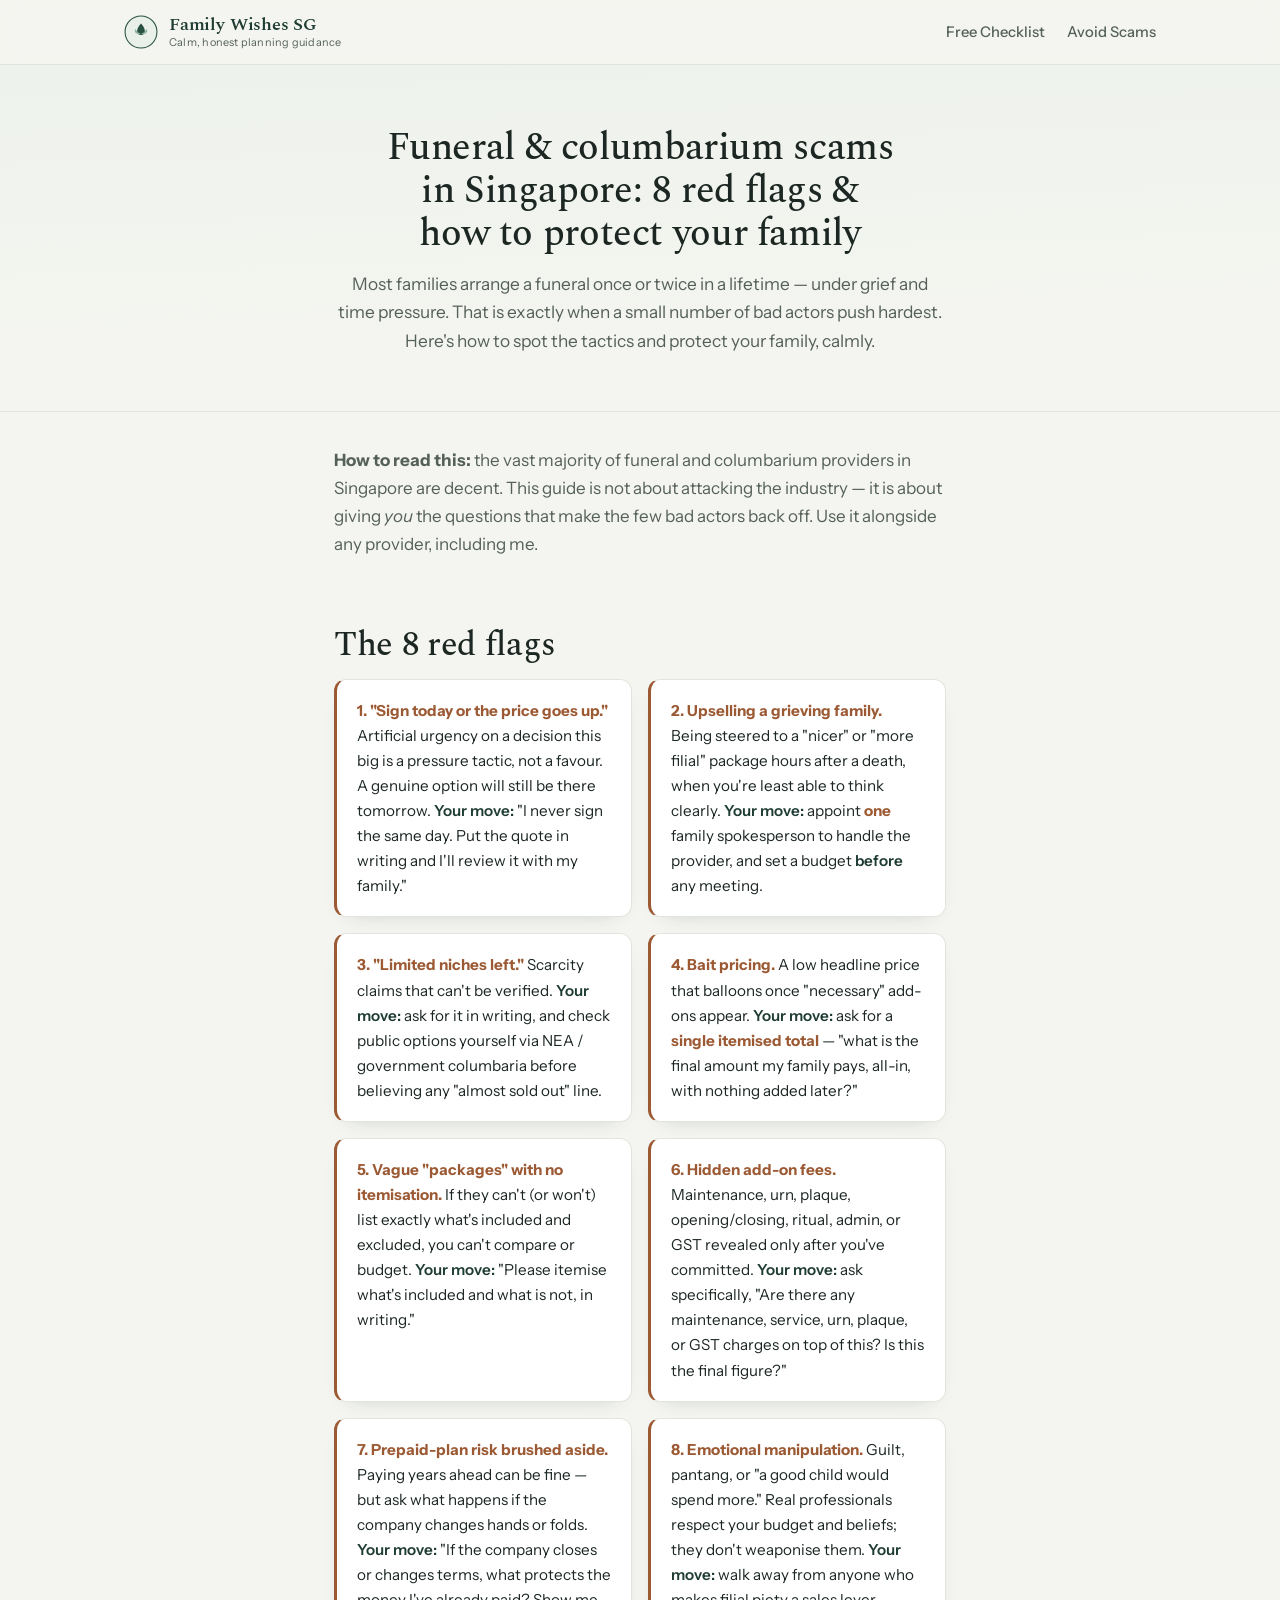
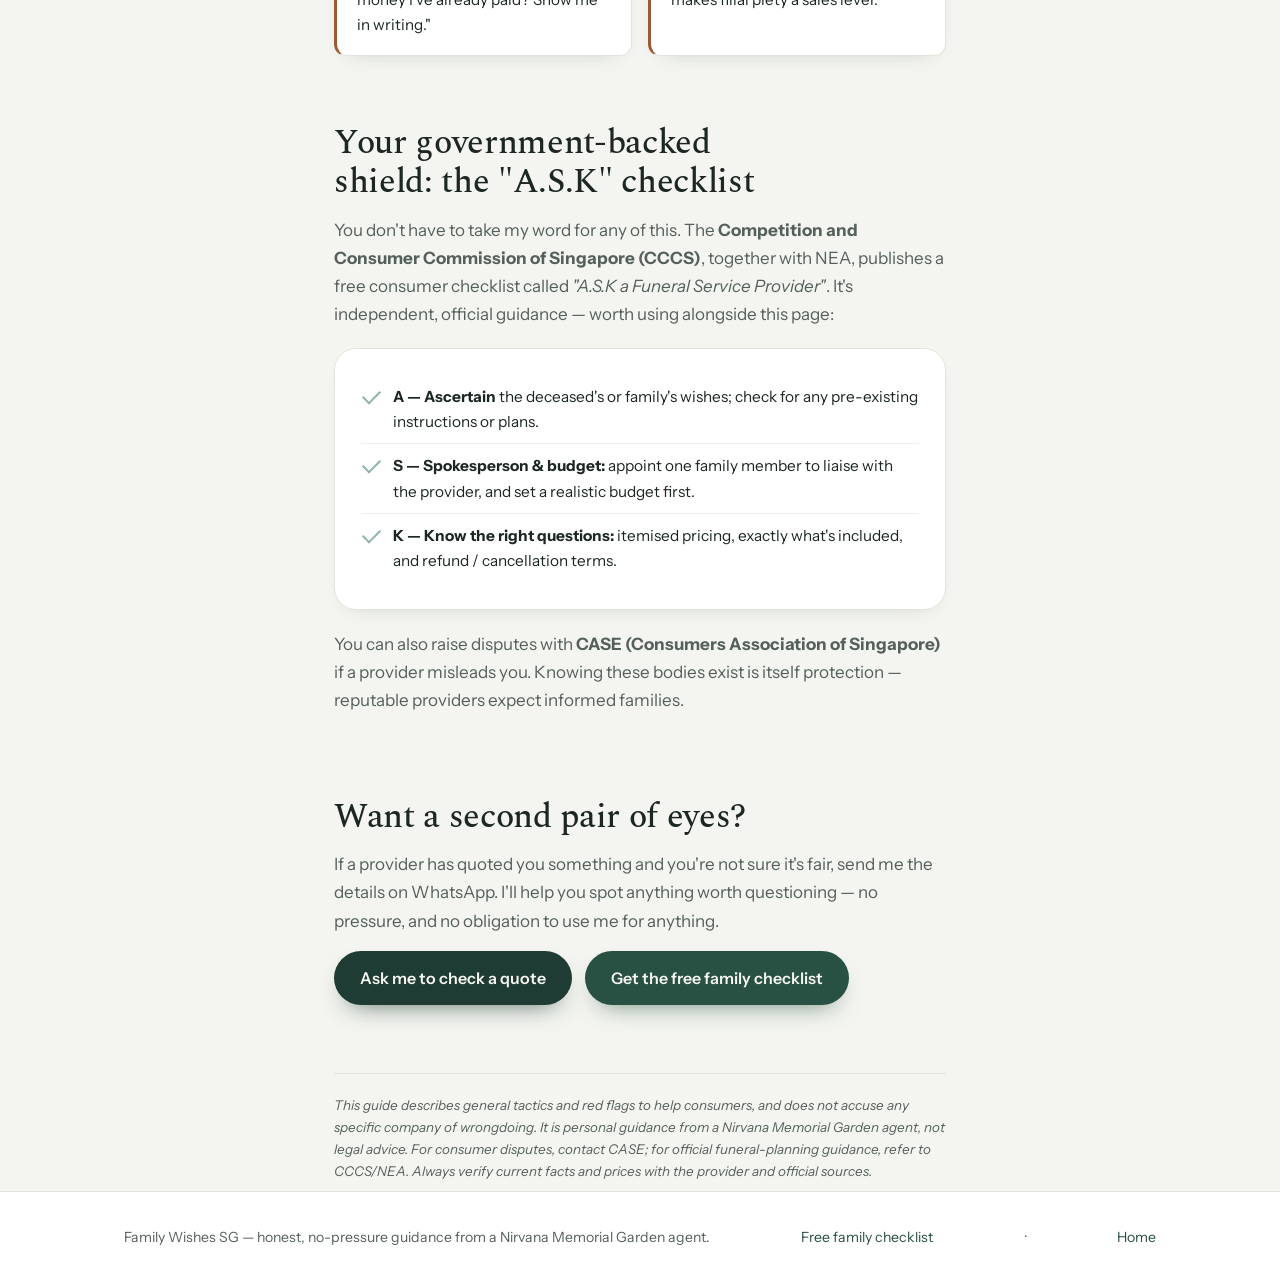
==== commit 01ee8849: "Honest Nirvana-agent positioning + free private tour as primary CTA - Disclose owner is a Nirvana Me" ====
--- a/avoid-scams.html
+++ b/avoid-scams.html
@@ -21,7 +21,7 @@
           <path d="M11 13.2c.7 2.2 2.4 3.7 4.9 4.4-1.9.8-3.9.4-5-.8-1.1-1.1-1.1-2.5.1-3.6z" fill="#8fb4a4"/>
           <path d="M21 13.2c-.7 2.2-2.4 3.7-4.9 4.4 1.9.8 3.9.4 5-.8 1.1-1.1 1.1-2.5-.1-3.6z" fill="#8fb4a4"/>
         </svg>
-        <span>Family Wishes SG<small>Calm, independent planning guidance</small></span>
+        <span>Family Wishes SG<small>Calm, honest planning guidance</small></span>
       </a>
       <nav class="nav">
         <a href="checklist.html">Free Checklist</a>
@@ -83,12 +83,12 @@
       </div>
     </section>
 
-    <p class="disclaimer"><em>This guide describes general tactics and red flags to help consumers, and does not accuse any specific company of wrongdoing. It is independent personal guidance, not legal advice. For consumer disputes, contact CASE; for official funeral-planning guidance, refer to CCCS/NEA. Always verify current facts and prices with the provider and official sources.</em></p>
+    <p class="disclaimer"><em>This guide describes general tactics and red flags to help consumers, and does not accuse any specific company of wrongdoing. It is personal guidance from a Nirvana Memorial Garden agent, not legal advice. For consumer disputes, contact CASE; for official funeral-planning guidance, refer to CCCS/NEA. Always verify current facts and prices with the provider and official sources.</em></p>
   </main>
 
   <footer class="site-foot">
     <div class="wrap">
-      Family Wishes SG — independent, no-pressure guidance for Singapore families.<br />
+      Family Wishes SG — honest, no-pressure guidance from a Nirvana Memorial Garden agent.<br />
       <a href="checklist.html">Free family checklist</a> · <a href="index.html">Home</a>
     </div>
   </footer>
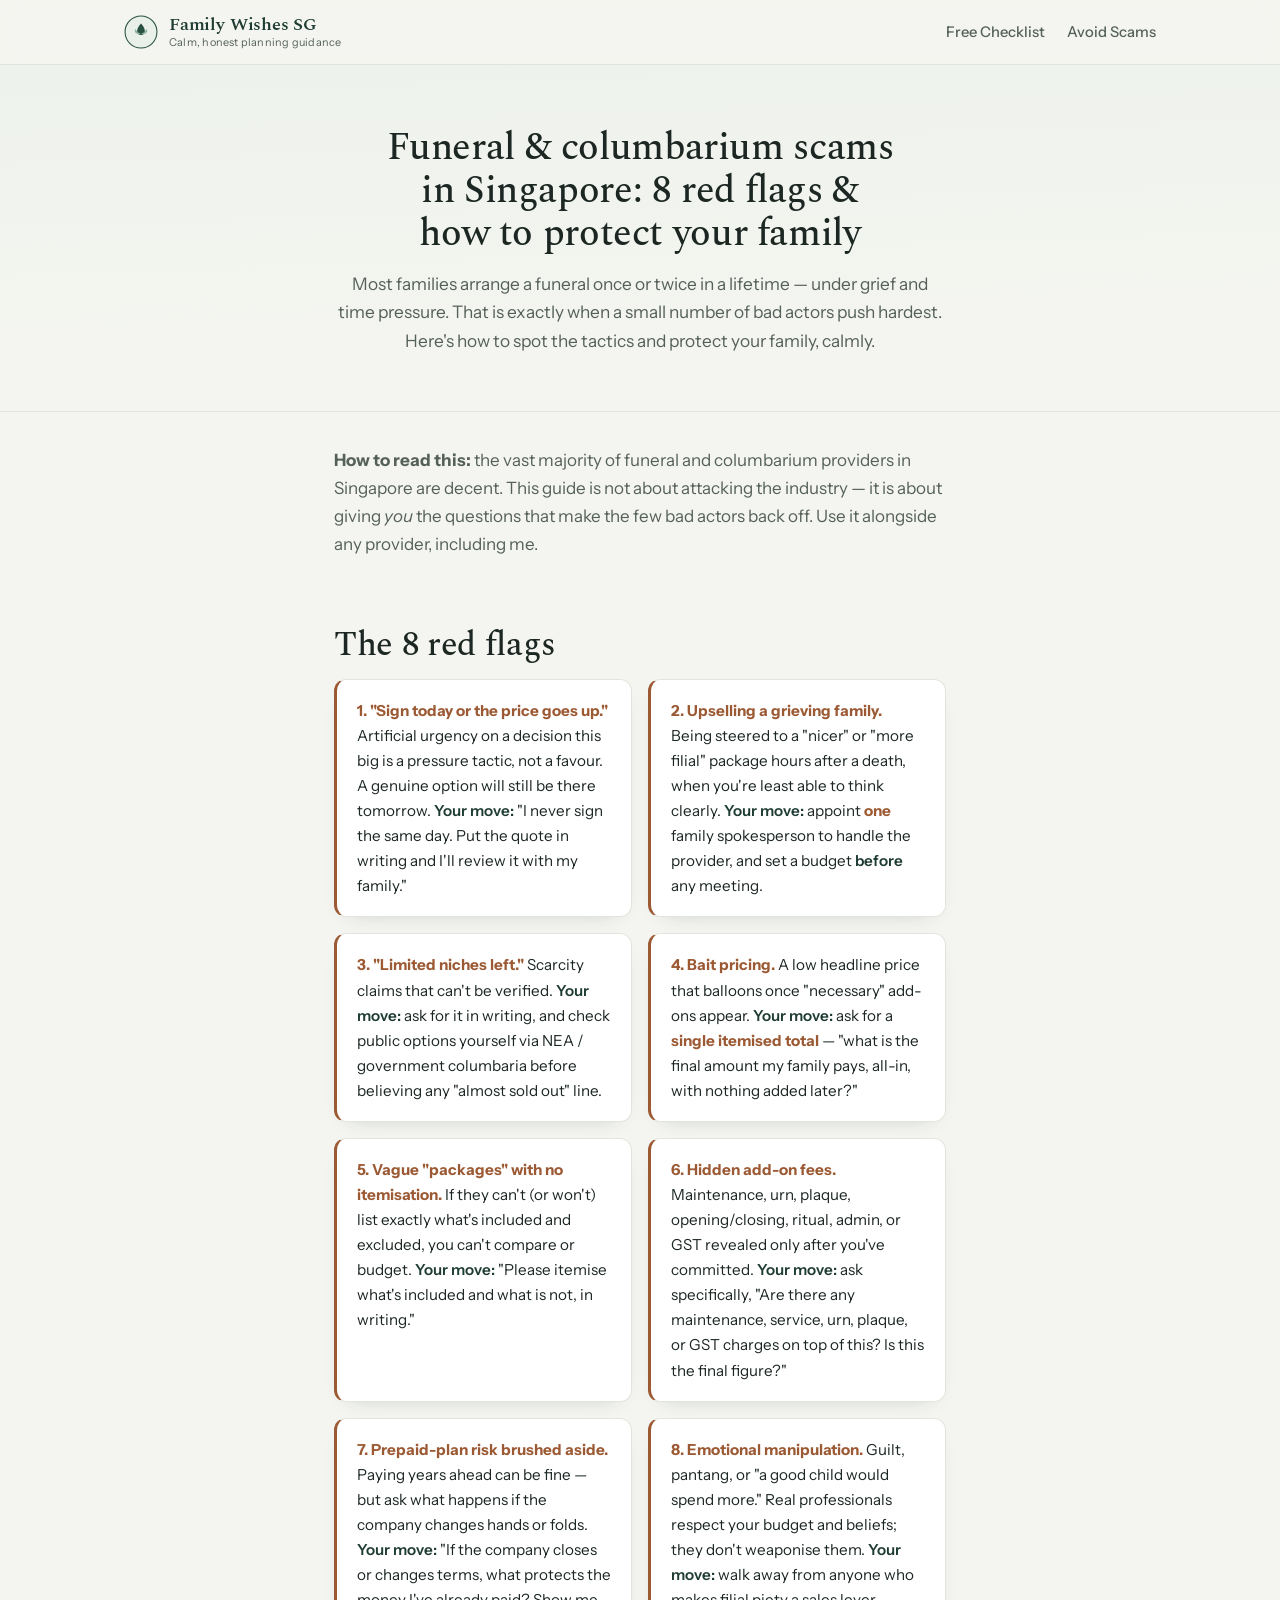
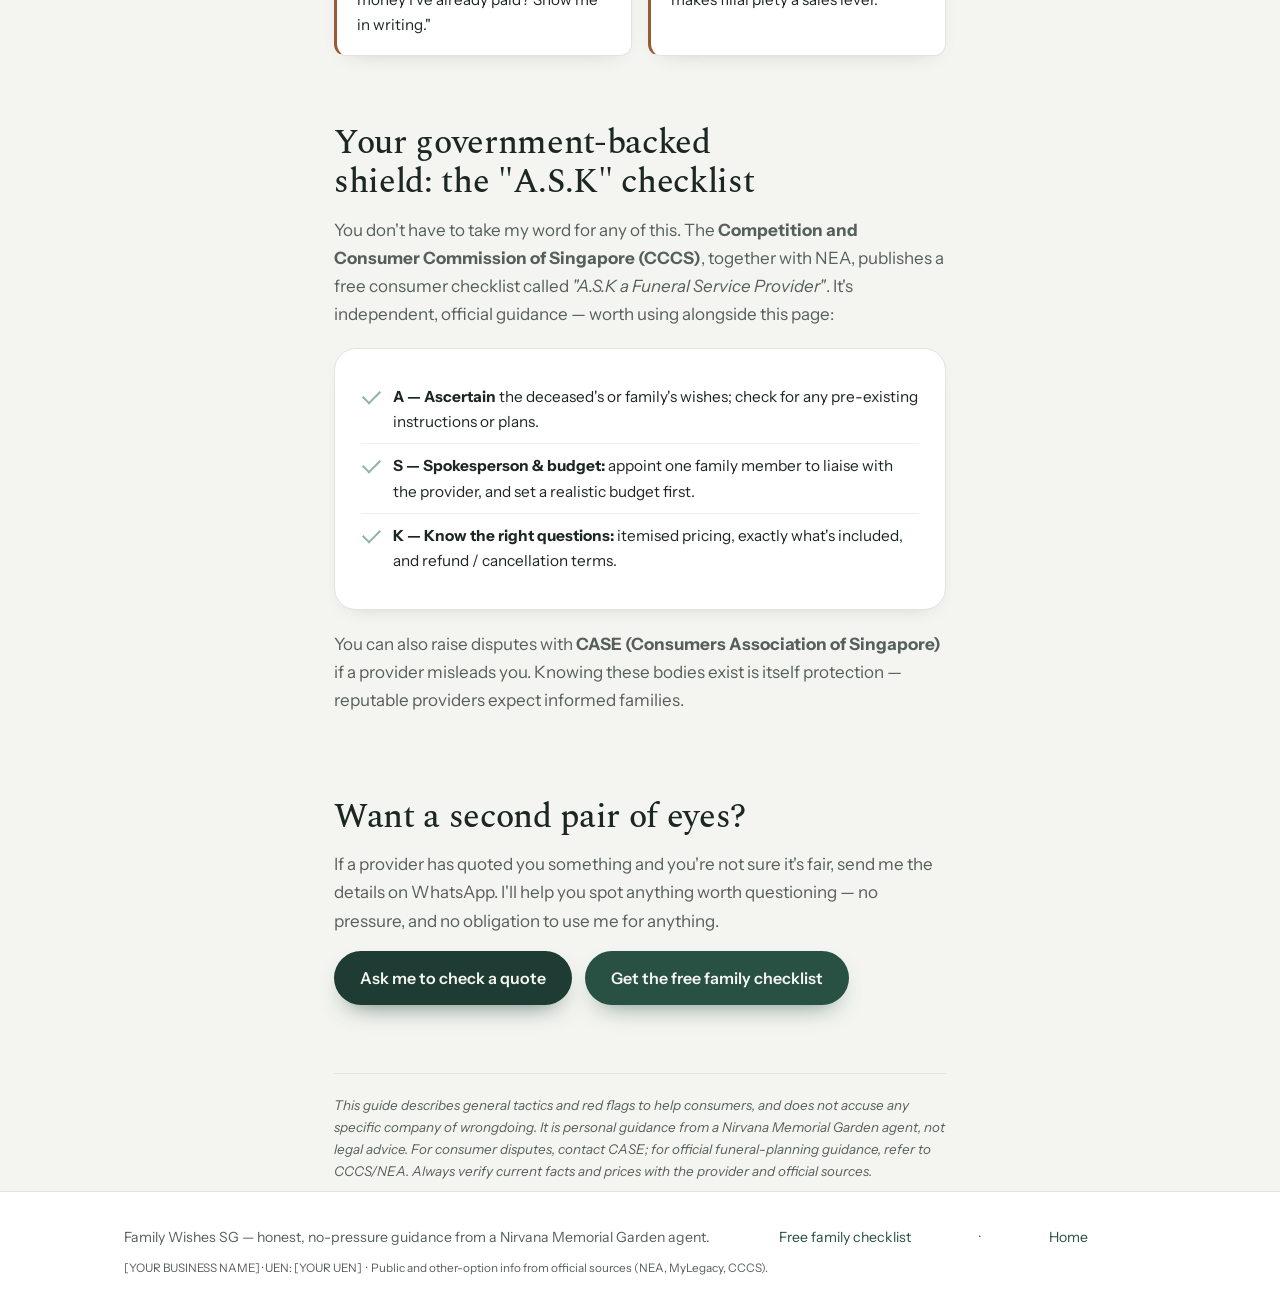
==== commit fc5510b6: "Add placeholder business name + UEN line to footers Face-free trust element: registered-business/UEN" ====
--- a/avoid-scams.html
+++ b/avoid-scams.html
@@ -89,7 +89,9 @@
   <footer class="site-foot">
     <div class="wrap">
       Family Wishes SG — honest, no-pressure guidance from a Nirvana Memorial Garden agent.<br />
-      <a href="checklist.html">Free family checklist</a> · <a href="index.html">Home</a>
+      <a href="checklist.html">Free family checklist</a> · <a href="index.html">Home</a><br />
+      <!-- EDIT: replace [YOUR BUSINESS NAME] and [YOUR UEN] once registered with ACRA -->
+      <small class="muted">[YOUR BUSINESS NAME] · UEN: [YOUR UEN] &nbsp;·&nbsp; Public and other-option info from official sources (NEA, MyLegacy, CCCS).</small>
     </div>
   </footer>
 </body>
--- a/styles.css
+++ b/styles.css
@@ -235,6 +235,8 @@
 footer.site-foot .wrap { padding: 34px 24px; font-size: 0.88rem; color: var(--ink-soft); display: flex; flex-wrap: wrap; gap: 10px 24px; align-items: center; justify-content: space-between; }
 footer.site-foot a { color: var(--pine); text-decoration: none; }
 footer.site-foot a:hover { text-decoration: underline; }
+footer.site-foot .foot-fine { padding-top: 0; padding-bottom: 30px; display: block; }
+footer.site-foot .foot-fine small { font-size: 0.8rem; color: var(--ink-faint); line-height: 1.6; }
 
 /* ---------------- Sticky mobile WhatsApp ---------------- */
 .sticky-wa { display: none; }
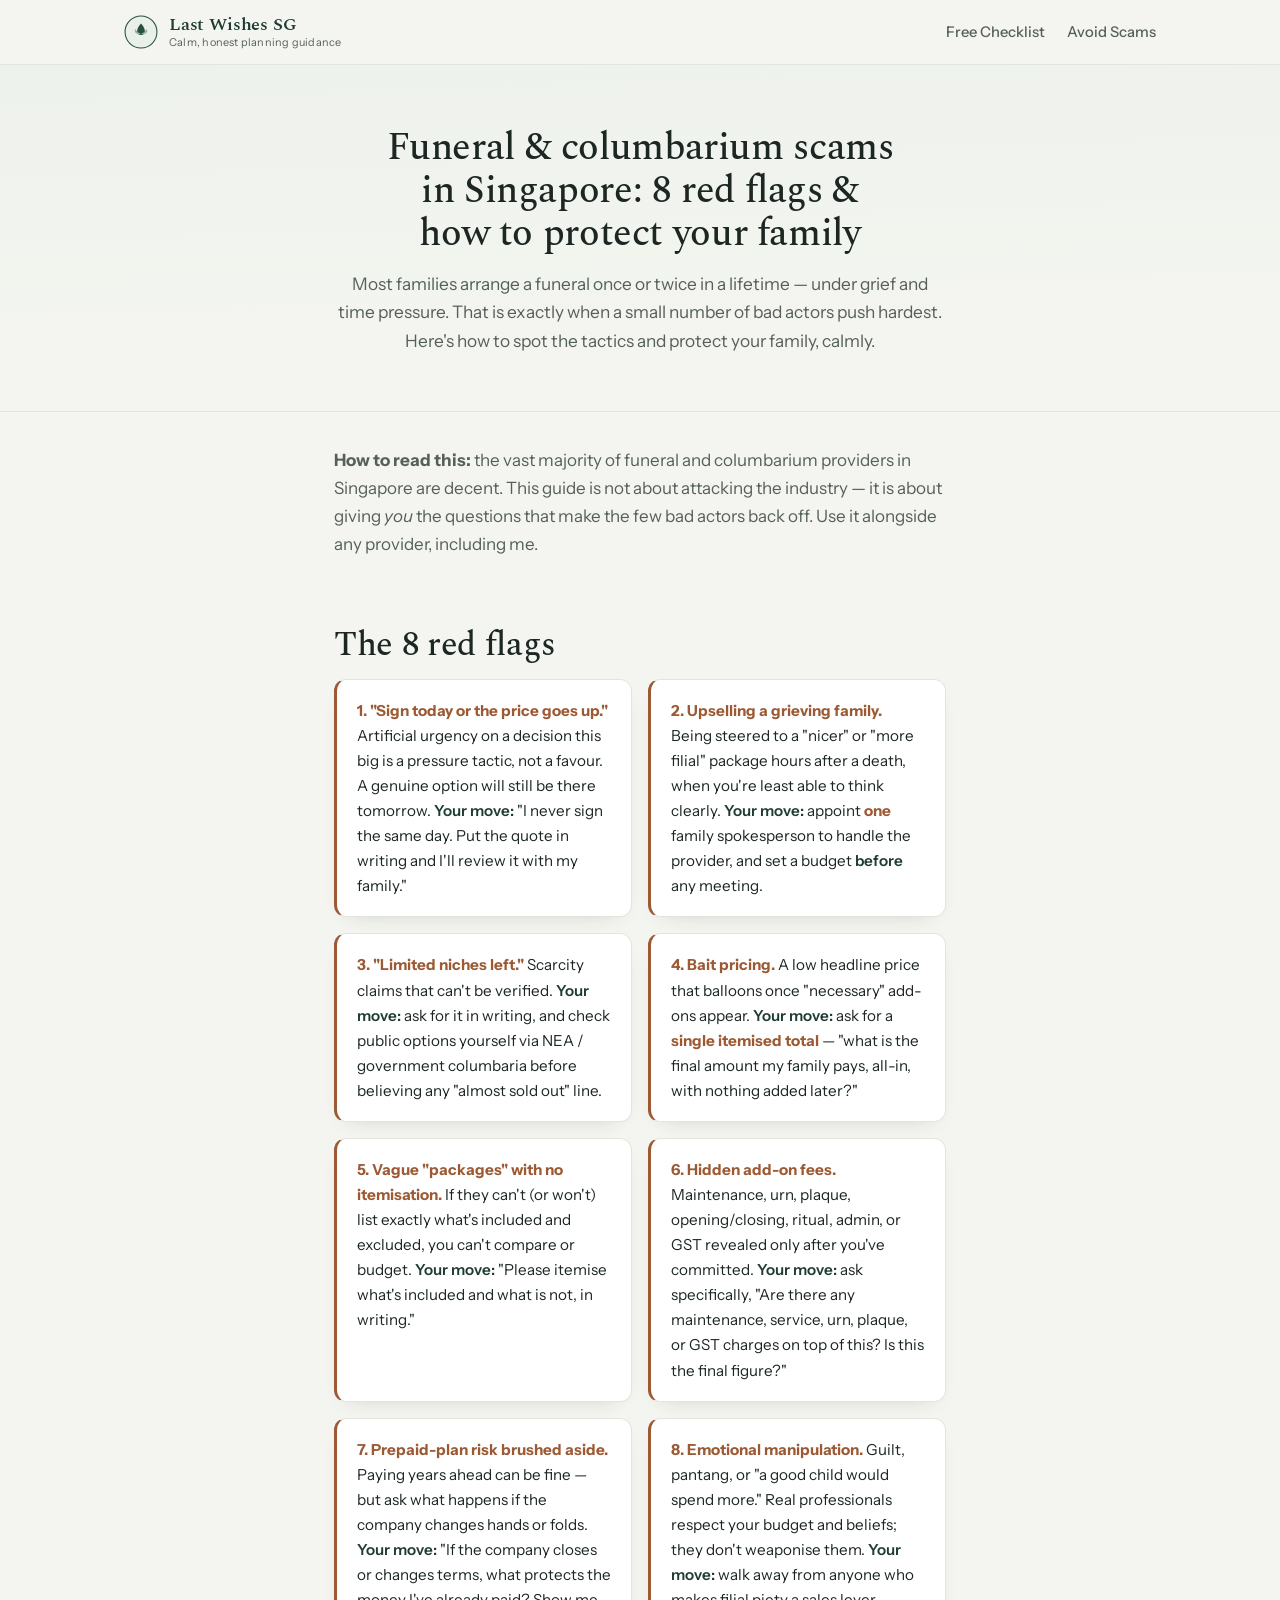
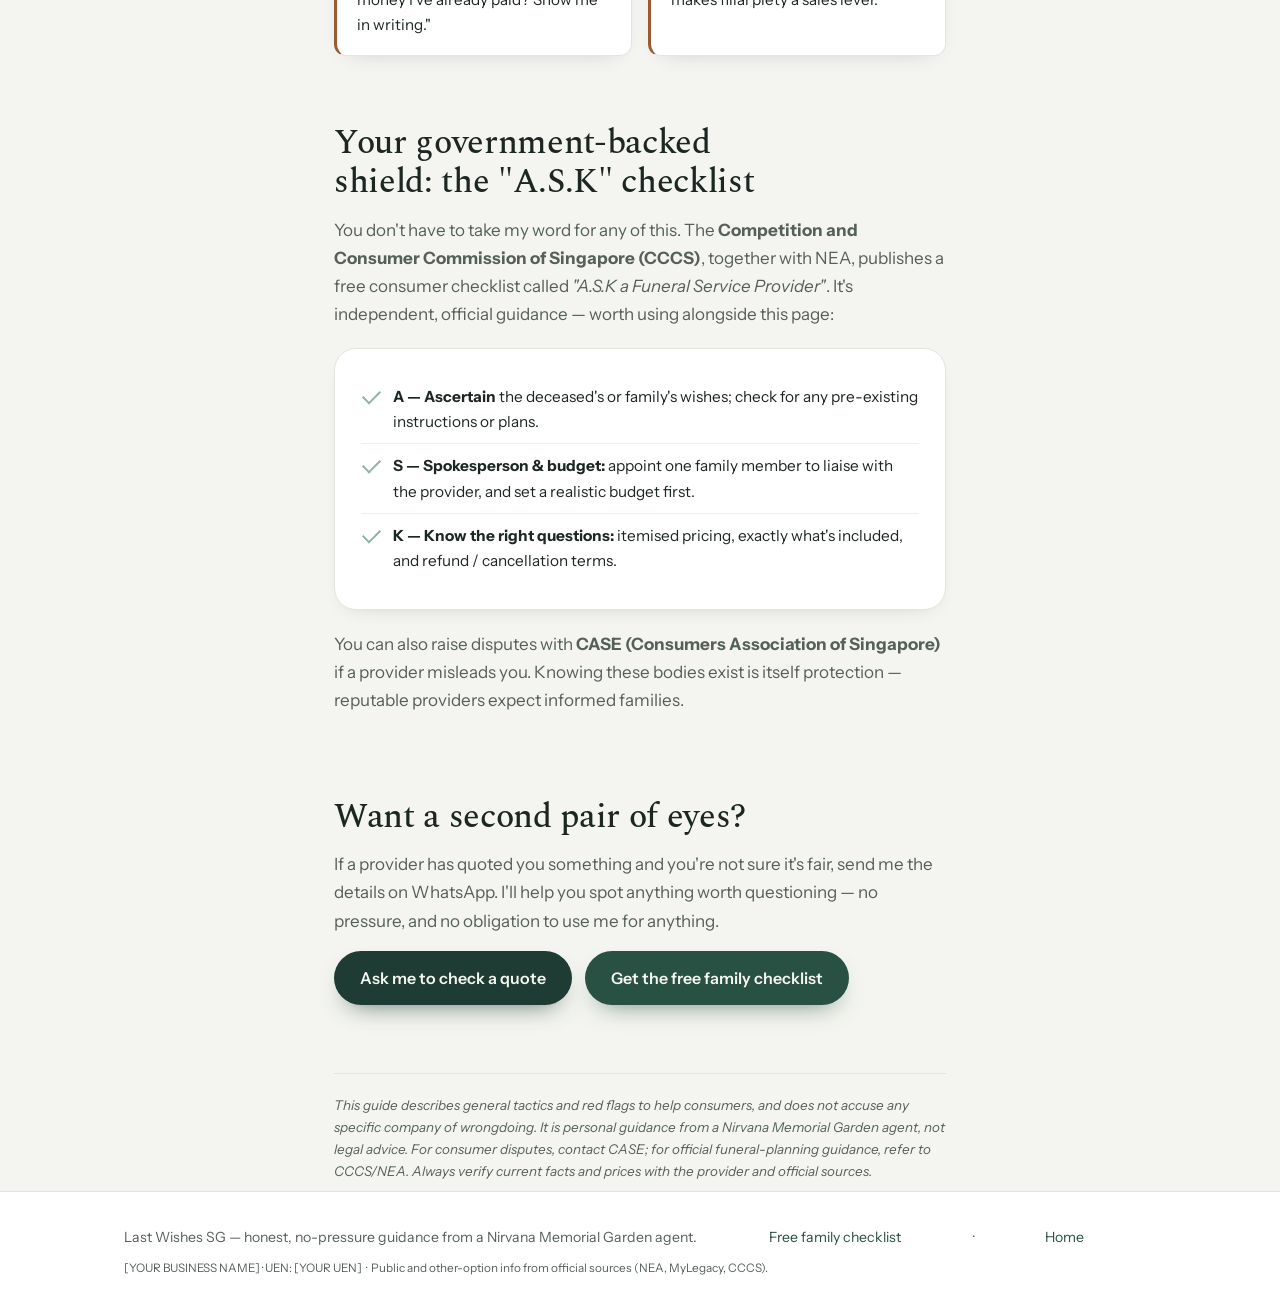
==== commit 50a0ed55: "Rebrand to Last Wishes SG (lastwishes.sg): titles, OG/canonical tags, Vercel config Domain chosen fr" ====
--- a/avoid-scams.html
+++ b/avoid-scams.html
@@ -5,6 +5,12 @@
   <meta name="viewport" content="width=device-width, initial-scale=1" />
   <title>Funeral & Columbarium Scams in Singapore: 8 Red Flags and How to Protect Your Family</title>
   <meta name="description" content="A calm consumer guide to the pressure tactics, hidden fees, and prepaid-plan risks some funeral and columbarium sellers use in Singapore — and the exact questions that protect your family." />
+  <link rel="canonical" href="https://lastwishes.sg/avoid-scams" />
+  <meta property="og:site_name" content="Last Wishes SG" />
+  <meta property="og:type" content="website" />
+  <meta property="og:url" content="https://lastwishes.sg/avoid-scams" />
+  <meta property="og:title" content="Funeral & columbarium scams in Singapore: 8 red flags" />
+  <meta property="og:description" content="The pressure tactics and hidden fees to watch for — and the exact questions that protect your family. Backed by the official CCCS/CASE checklist." />
   <link rel="preconnect" href="https://fonts.googleapis.com" />
   <link rel="preconnect" href="https://fonts.gstatic.com" crossorigin />
   <link href="https://fonts.googleapis.com/css2?family=Spectral:ital,wght@0,400;0,500;0,600;1,400&family=Instrument+Sans:wght@400;500;600;700&display=swap" rel="stylesheet" />
@@ -21,7 +27,7 @@
           <path d="M11 13.2c.7 2.2 2.4 3.7 4.9 4.4-1.9.8-3.9.4-5-.8-1.1-1.1-1.1-2.5.1-3.6z" fill="#8fb4a4"/>
           <path d="M21 13.2c-.7 2.2-2.4 3.7-4.9 4.4 1.9.8 3.9.4 5-.8 1.1-1.1 1.1-2.5-.1-3.6z" fill="#8fb4a4"/>
         </svg>
-        <span>Family Wishes SG<small>Calm, honest planning guidance</small></span>
+        <span>Last Wishes SG<small>Calm, honest planning guidance</small></span>
       </a>
       <nav class="nav">
         <a href="checklist.html">Free Checklist</a>
@@ -88,7 +94,7 @@
 
   <footer class="site-foot">
     <div class="wrap">
-      Family Wishes SG — honest, no-pressure guidance from a Nirvana Memorial Garden agent.<br />
+      Last Wishes SG — honest, no-pressure guidance from a Nirvana Memorial Garden agent.<br />
       <a href="checklist.html">Free family checklist</a> · <a href="index.html">Home</a><br />
       <!-- EDIT: replace [YOUR BUSINESS NAME] and [YOUR UEN] once registered with ACRA -->
       <small class="muted">[YOUR BUSINESS NAME] · UEN: [YOUR UEN] &nbsp;·&nbsp; Public and other-option info from official sources (NEA, MyLegacy, CCCS).</small>
--- a/styles.css
+++ b/styles.css
@@ -1,5 +1,5 @@
 /* ============================================================
-   Family Wishes SG — "Dawn in a memorial garden"
+   Last Wishes SG — "Dawn in a memorial garden"
    Deliberate single light theme. Serif dignity + humanist sans.
    EDIT: WhatsApp number lives in the wa.me links in each HTML file.
    ============================================================ */
